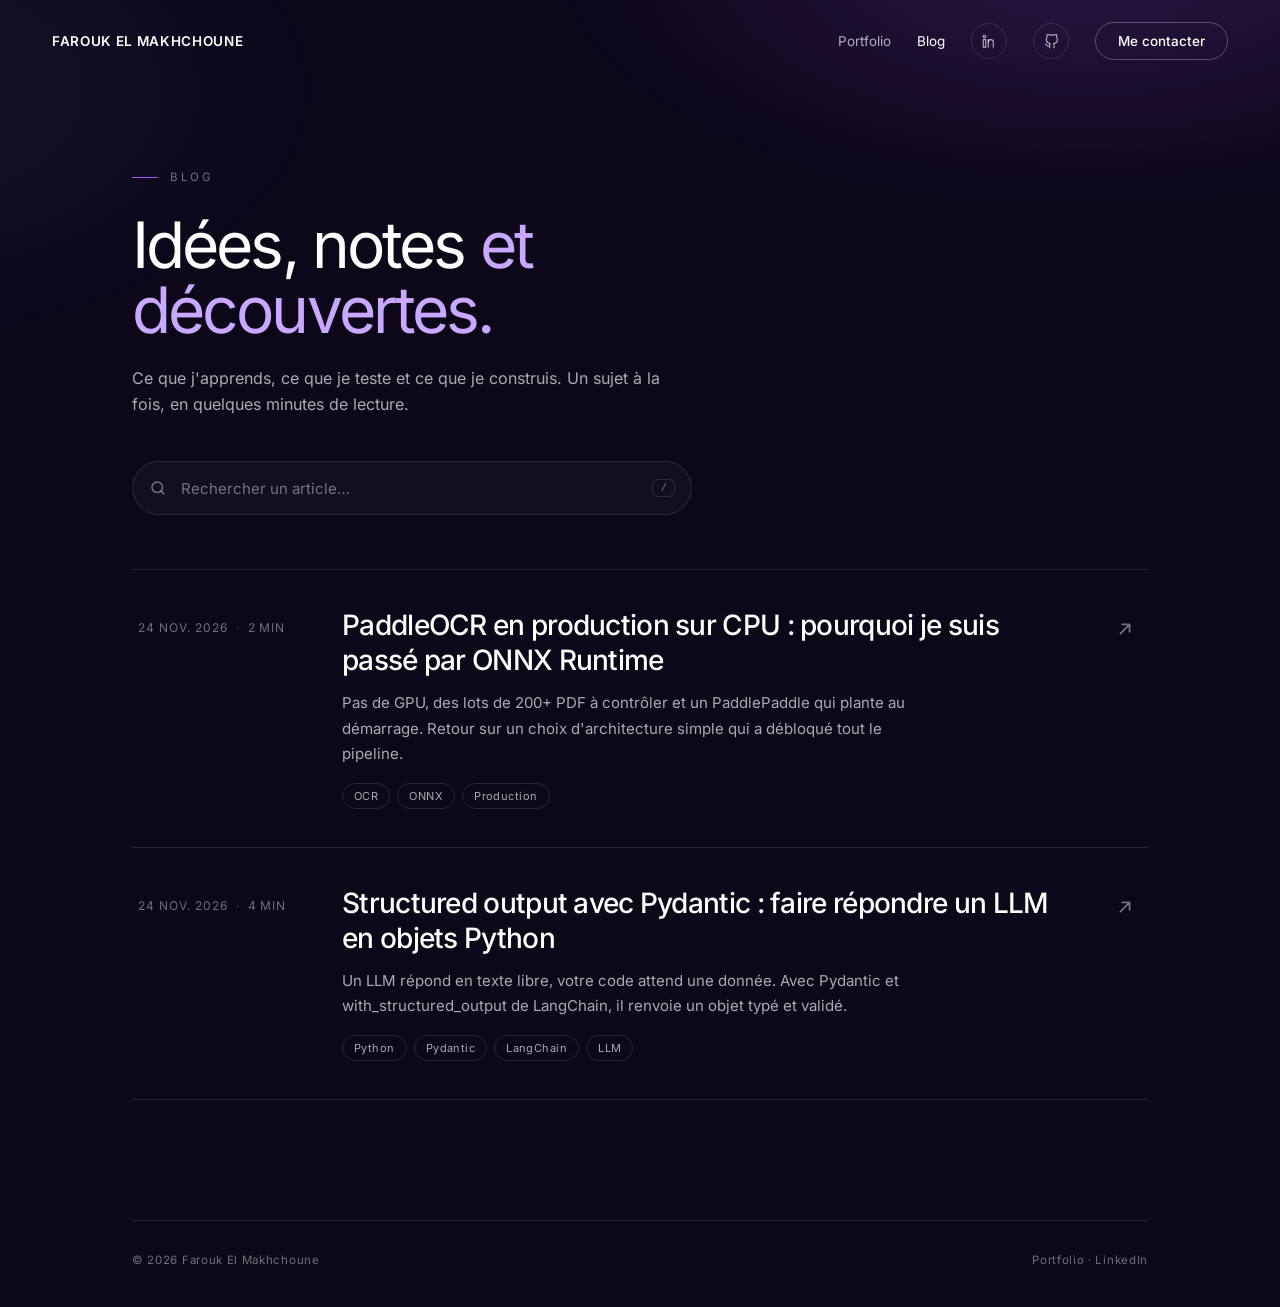
==== blog/index.html @ 1a85a09b "Blog : réécriture de l'article Pydantic, blocs de code colorés, icônes - Article plus simple : sorti" ====
<!DOCTYPE html>
<html lang="fr">
<head>
<meta charset="UTF-8">
<meta name="viewport" content="width=device-width, initial-scale=1.0">
<title>Blog · Farouk El Makhchoune</title>
<meta name="description" content="Ce que j'apprends, ce que je teste et ce que je construis. Un sujet à la fois, en quelques minutes de lecture.">
<link rel="canonical" href="https://faroukelmak.vercel.app/blog/">
<meta property="og:type" content="website">
<meta property="og:title" content="Blog · Farouk El Makhchoune">
<meta property="og:description" content="Ce que j'apprends, ce que je teste et ce que je construis. Un sujet à la fois, en quelques minutes de lecture.">
<meta property="og:url" content="https://faroukelmak.vercel.app/blog/">
<meta property="og:site_name" content="Farouk El Makhchoune">
<meta name="twitter:card" content="summary">
<meta name="author" content="Farouk El Makhchoune">
<link rel="alternate" type="application/rss+xml" title="Blog · Farouk El Makhchoune" href="/blog/feed.xml">
<link rel="icon" type="image/svg+xml" href="data:image/svg+xml,%3Csvg%20xmlns%3D%22http%3A%2F%2Fwww.w3.org%2F2000%2Fsvg%22%20viewBox%3D%220%200%2048%2048%22%20width%3D%2248%22%20height%3D%2248%22%20role%3D%22img%22%20aria-label%3D%22Farouk%20El%20Makhchoune%22%3E%20%3Cdefs%3E%3ClinearGradient%20id%3D%22G%22%20x1%3D%220%22%20y1%3D%220%22%20x2%3D%221%22%20y2%3D%221%22%3E%20%3Cstop%20offset%3D%220%25%22%20stop-color%3D%22%23C9A9FF%22%2F%3E%3Cstop%20offset%3D%22100%25%22%20stop-color%3D%22%236C8CF5%22%2F%3E%20%3C%2FlinearGradient%3E%20%3Cstyle%3E%20.ink%7Bfill%3Anone%3Bstroke%3Aurl%28%23G%29%3Bstroke-width%3A3%3Bstroke-linecap%3Around%3Bstroke-linejoin%3Around%3B%20%7D%20.dot%7Bfill%3A%23C9A9FF%3B%7D%20%7D%3C%2Fstyle%3E%20%3C%2Fdefs%3E%20%3Cpath%20class%3D%22ink%22%20d%3D%22M16%2040c-2-14%200-25%206-30%204-4%209-2%208%203-1%206-9%209-18%2010m14%204c-6%201-10%202-13%202%22%2F%3E%20%3Ccircle%20class%3D%22dot%22%20cx%3D%2235%22%20cy%3D%2236%22%20r%3D%222.4%22%2F%3E%20%3C%2Fsvg%3E">
<link rel="preload" href="/assets/fonts/inter-latin-400-normal.woff2" as="font" type="font/woff2" crossorigin>
<link rel="stylesheet" href="/assets/css/blog.css">
</head>
<body>

<nav class="nav" id="nav">
  <a class="brand" href="/">FAROUK EL MAKHCHOUNE</a>
  <div class="nav-right">
    <a class="nav-link" href="/">Portfolio</a>
    <a class="nav-link" href="/blog/" aria-current="page">Blog</a>
    <a class="icon-btn" href="https://www.linkedin.com/in/farouk-el-makhchoune-6753b1248/" target="_blank" rel="noopener" aria-label="LinkedIn"><svg viewBox="0 0 24 24" fill="none" stroke="currentColor" stroke-width="1.8" stroke-linecap="round" stroke-linejoin="round"><rect x="2" y="9" width="4" height="12"/><circle cx="4" cy="4" r="2"/><path d="M10 9v12"/><path d="M10 13a4 4 0 018 0v8"/></svg></a>
    <a class="icon-btn" href="https://github.com/Faroukelmak" target="_blank" rel="noopener" aria-label="GitHub"><svg viewBox="0 0 24 24" fill="none" stroke="currentColor" stroke-width="1.8" stroke-linecap="round" stroke-linejoin="round"><path d="M9 19c-5 1.5-5-2.5-7-3m14 6v-3.9a3.4 3.4 0 00-.9-2.6c3-.3 6.2-1.5 6.2-6.7A5.2 5.2 0 0019.9 5 4.9 4.9 0 0019.8.5S18.6.1 16 1.9a13.4 13.4 0 00-7 0C6.4.1 5.2.5 5.2.5A4.9 4.9 0 005.1 5a5.2 5.2 0 00-1.4 3.6c0 5.2 3.2 6.4 6.2 6.7a3.4 3.4 0 00-.9 2.6V22"/></svg></a>
    <a class="nav-cta" href="/#contact">Me contacter</a>
  </div>
</nav>
<main class="wrap">
  <header class="blog-head">
    <span class="kicker rise">Blog</span>
    <h1 class="rise" style="animation-delay:.08s">Idées, notes <em>et découvertes.</em></h1>
    <p class="rise" style="animation-delay:.16s">Ce que j'apprends, ce que je teste et ce que je construis. Un sujet à la fois, en quelques minutes de lecture.</p>
    <label class="search rise" style="animation-delay:.24s">
      <svg viewBox="0 0 24 24" fill="none" stroke="currentColor" stroke-width="2" stroke-linecap="round" stroke-linejoin="round" aria-hidden="true"><circle cx="11" cy="11" r="7"/><path d="M20 20l-3.5-3.5"/></svg>
      <input id="q" type="search" placeholder="Rechercher un article…" autocomplete="off" aria-label="Rechercher dans le blog">
      <kbd>/</kbd>
    </label>
  </header>
  <ul class="posts rise"  style="animation-delay:.3s">
    <li class="post-row" data-s="PaddleOCR en production sur CPU : pourquoi je suis passé par ONNX Runtime Pas de GPU, des lots de 200+ PDF à contrôler et un PaddlePaddle qui plante au démarrage. Retour sur un choix d'architecture simple qui a débloqué tout le pipeline. OCR ONNX Production Chez Docaposte, j'ai construit une plateforme qui compare des lots de PDF de production avant et après traitement : un tampon ajouté, une conversion de format, et parfois un mot qui disparaît ou un caractère qui se corrompt. Le contrôle se faisait à l'œil, sur une dizaine de paires. Il fallait passer à 200+ PDF par lot , automatiquement. Une partie de ces documents sont des scans. Il faut donc de l'OCR, et c'est là que les ennuis ont commencé. Le contexte : CPU uniquement La plateforme tourne sur des postes et des serveurs sans GPU . Pas de CUDA, pas de cluster : l'OCR doit tenir sur CPU, dans un temps raisonnable, avec des dépendances que l'équipe peut installer sans y passer la journée. PaddleOCR coche beaucoup de cases sur le papier : bons modèles de détection et de reconnaissance, légers, multilingues. Sauf qu'en pratique, le framework natif PaddlePaddle plantait sur notre combinaison Windows + CPU + Python 3.13 . Pas une erreur explicite qu'on corrige en dix minutes : un crash au chargement. La solution : garder les modèles, changer le moteur Les modèles PaddleOCR existent en version ONNX . L'idée est donc simple : garder les poids et le découpage détection → reconnaissance de PaddleOCR ; remplacer le moteur d'inférence PaddlePaddle par ONNX Runtime , qui s'installe avec un simple pip install onnxruntime et tourne partout. On perd un peu de confort le pré et post traitement sont à écrire soi même , mais on gagne exactement ce qui comptait ici : un runtime stable, portable et léger . Ne lancer l'OCR que quand c'est nécessaire Le deuxième gain ne vient pas d'ONNX, mais du routage. La majorité des pages ont déjà une couche texte native. Les passer à l'OCR serait lent et moins fiable que de lire le texte directement. Le pipeline choisit donc une stratégie par page : 1. texte natif : extraction directe avec PyMuPDF, rapide et exacte ; 2. scan : rendu de la page en image, puis OCR via ONNX Runtime ; 3. mixte : les deux, puis fusion. Résultat : environ 3 secondes par PDF en moyenne sur CPU, ce qui rend un lot complet contrôlable sans surveiller la barre de progression. Ce que j'en retiens Le bon modèle ne sert à rien si le runtime ne tient pas dans l'environnement cible. Avant de comparer des scores de précision, je vérifie maintenant trois choses : sur quel matériel le modèle va tourner, qui va l'installer, et s'il existe un export ONNX, en général qui découple le modèle de son framework d'origine. Dans ce projet, c'est cette question qui a débloqué tout le reste."><a href="/blog/paddleocr-onnx-cpu/">
      <span class="meta"><time datetime="2026-11-24">24 nov. 2026</time><span class="sep">·</span>2 min</span>
      <div><h2>PaddleOCR en production sur CPU : pourquoi je suis passé par ONNX Runtime</h2><p>Pas de GPU, des lots de 200+ PDF à contrôler et un PaddlePaddle qui plante au démarrage. Retour sur un choix d'architecture simple qui a débloqué tout le pipeline.</p><div class="tags"><span class="tag">OCR</span><span class="tag">ONNX</span><span class="tag">Production</span></div></div>
      <svg class="arrow" viewBox="0 0 24 24" fill="none" stroke="currentColor" stroke-width="2" stroke-linecap="round" stroke-linejoin="round"><path d="M7 17L17 7M9 7h8v8"/></svg>
    </a></li>
    <li class="post-row" data-s="Structured output avec Pydantic : faire répondre un LLM en objets Python Un LLM répond en texte libre, votre code attend une donnée. Avec Pydantic et with_structured_output de LangChain, il renvoie un objet typé et validé. Python Pydantic LangChain LLM Demandez à un LLM les infos d'un film et vous obtenez un joli paragraphe. Parfait pour un humain, inutilisable pour du code : pour enregistrer ces infos en base, les afficher dans une interface ou les passer à l'étape suivante d'un pipeline, il faut une donnée structurée , pas un texte. C'est le rôle du structured output : on impose un schéma au modèle, et on récupère un objet Python prêt à l'emploi. Le problème : du texte libre Pour récupérer l'année, il faudrait chercher « 2010 » dans le texte avec une regex. Et la phrase ne sera jamais formulée deux fois de la même façon. Étape 1 : décrire la donnée avec Pydantic On écrit une classe qui décrit exactement ce qu'on attend : chaque champ a un type et une description. Étape 2 : brancher le schéma sur le modèle Ce n'est plus du texte : c'est un objet Movie . On accède directement aux champs, avec les bons types : Comment ça marche ? LangChain transforme la classe Movie en outil que le modèle doit remplir. Concrètement, le modèle reçoit quelque chose qui ressemble à ceci : Le modèle renvoie les valeurs de chaque champ, puis Pydantic construit l'objet Movie . À retenir : la docstring et les descriptions font partie du prompt . Le modèle les lit. Une description précise « en millions de dollars », « note sur 10 » change vraiment la réponse. Des objets dans des objets Un film a plusieurs acteurs, et chaque acteur a un nom et un rôle. Plutôt que de tout mettre à plat, on décrit un acteur une seule fois, puis on dit au film : « tu as une liste d'acteurs ». Chaque acteur est lui même un objet. On navigue dedans naturellement : Les alternatives : TypedDict et dataclass LangChain accepte aussi deux autres façons de décrire le schéma. Avec un TypedDict On récupère un dictionnaire : movie &quot;title&quot; au lieu de movie.title . Avec une dataclass On récupère un objet , mais il n'existe aucun moyen de décrire les champs au modèle : il ne voit que leurs noms et leurs types. La différence avec Pydantic Les trois donnent une donnée structurée. Mais un TypedDict et une dataclass ne sont que des étiquettes : Python ne vérifie rien quand la donnée arrive. Si le modèle renvoie une valeur farfelue, elle entre silencieusement dans votre code et casse plus loin. Pydantic, lui, contrôle chaque champ à l'arrivée. C'est tout l'intérêt. Le vrai atout de Pydantic : la validation 1. Il convertit quand c'est évident Les LLM mettent parfois des guillemets en trop. Pydantic corrige ce qui est sans ambiguïté : 2. Il refuse ce qui est hors limites On ajoute des bornes directement dans le champ : une note doit être entre 0 et 10. Si le modèle renvoie une note de 88 : Et ces bornes sont aussi envoyées au modèle dans la description de l'outil : il connaît la règle avant de répondre, et Pydantic la vérifie après . 3. Il applique vos propres règles avec field validator Le besoin. On extrait des contacts. Le modèle peut écrire un même numéro de plusieurs façons : +33 6 42 75 98 75 , +33.6.42.75.98.75 … On veut toujours le même format +33642759875 et refuser un numéro sans indicatif pays. Étape A : le schéma , comme d'habitude. Étape B : la règle. On ajoute une méthode dans la même classe , précédée du décorateur @field validator &quot;phone&quot; . Le décorateur dit à Pydantic : « chaque fois qu'un ContactInfo est créé, passe d'abord phone dans cette fonction ». On ne l'appelle jamais soi même : Pydantic s'en charge, y compris quand l'objet est construit à partir de la réponse du LLM. Étape C : ce qui se passe. Et si le numéro n'a pas d'indicatif 06 42 75 98 75 , l'objet n'est pas créé : 4. Il gère l'échec proprement Avec include raw=True , une réponse invalide ne fait pas planter l'appel : on récupère l'erreur et on décide quoi faire. 5. Il exporte en une ligne Prêt à être renvoyé par une API ou enregistré en base. Dans un agent : response format Le même schéma fonctionne avec un agent LangChain. Il utilise ses outils comme d'habitude, et sa réponse finale arrive validée : Lequel choisir ? | | Pydantic | TypedDict | dataclass | | |: :|: :|: :| | Renvoie | un objet | un dictionnaire | un objet | | Décrire chaque champ au modèle | :yes: | :yes: | :no: | | Vérifier la réponse du modèle | :yes: | :no: | :no: | | Imposer des limites min, max, format | :yes: | :no: | :no: | | Nettoyer les valeurs avec ses propres règles | :yes: | :no: | :no: | | Exporter en JSON nativement | :yes: | :no: | :no: | Pydantic est mon choix par défaut, parce qu' un seul schéma fait trois choses : il guide le modèle descriptions et limites , il vérifie sa réponse validation et il la transmet export JSON . Un TypedDict suffit pour un prototype rapide, mais dès que la sortie d'un LLM alimente du vrai code, je veux qu'elle soit contrôlée. Un LLM est une source de données qu'on ne contrôle pas. Pydantic, c'est le contrôle à l'entrée."><a href="/blog/structured-output-pydantic/">
      <span class="meta"><time datetime="2026-11-24">24 nov. 2026</time><span class="sep">·</span>4 min</span>
      <div><h2>Structured output avec Pydantic : faire répondre un LLM en objets Python</h2><p>Un LLM répond en texte libre, votre code attend une donnée. Avec Pydantic et with_structured_output de LangChain, il renvoie un objet typé et validé.</p><div class="tags"><span class="tag">Python</span><span class="tag">Pydantic</span><span class="tag">LangChain</span><span class="tag">LLM</span></div></div>
      <svg class="arrow" viewBox="0 0 24 24" fill="none" stroke="currentColor" stroke-width="2" stroke-linecap="round" stroke-linejoin="round"><path d="M7 17L17 7M9 7h8v8"/></svg>
    </a></li>
  </ul>
  <p class="empty" id="none" hidden>Aucun article pour « <span id="qv"></span> » pour l'instant.</p>
</main>

<div class="wrap"><footer class="foot">
  <span>© 2026 Farouk El Makhchoune</span>
  <span><a href="/">Portfolio</a> · <a href="https://www.linkedin.com/in/farouk-el-makhchoune-6753b1248/" target="_blank" rel="noopener">LinkedIn</a></span>
</footer></div>
<script>
  (function(){var n=document.getElementById('nav');function f(){n.classList.toggle('scrolled',window.scrollY>24);}
  window.addEventListener('scroll',f,{passive:true});f();})();
</script>
<script>
  (function(){var q=document.getElementById('q');if(!q)return;
  var rows=[].slice.call(document.querySelectorAll('.post-row')),none=document.getElementById('none'),list=document.querySelector('.posts'),qv=document.getElementById('qv');
  function norm(s){return s.toLowerCase().normalize('NFD').replace(/[\u0300-\u036f]/g,'');}
  rows.forEach(function(r){r._s=norm(r.dataset.s);});
  function run(){var words=norm(q.value).split(/\s+/).filter(Boolean),n=0;
    rows.forEach(function(r){var ok=words.every(function(w){return r._s.indexOf(w)>-1;});r.hidden=!ok;if(ok)n++;});
    if(none){none.hidden=n>0;list.hidden=n===0;qv.textContent=q.value.trim();}
    var u=new URL(location.href);q.value.trim()?u.searchParams.set('q',q.value.trim()):u.searchParams.delete('q');history.replaceState(null,'',u);}
  q.addEventListener('input',run);
  var init=new URLSearchParams(location.search).get('q');if(init){q.value=init;run();}
  document.addEventListener('keydown',function(e){if(e.key==='/'&&document.activeElement!==q){e.preventDefault();q.focus();}
    if(e.key==='Escape'&&document.activeElement===q){q.value='';run();q.blur();}});})();
</script>
</body>
</html>
---- assets/css/blog.css ----
/* Blog · Farouk El Makhchoune. Same tokens as the landing page (index.html). */
@font-face{font-family:'Inter';font-style:normal;font-weight:400;font-display:swap;src:url('/assets/fonts/inter-latin-400-normal.woff2') format('woff2');}
@font-face{font-family:'Inter';font-style:normal;font-weight:500;font-display:swap;src:url('/assets/fonts/inter-latin-500-normal.woff2') format('woff2');}
@font-face{font-family:'Inter';font-style:normal;font-weight:600;font-display:swap;src:url('/assets/fonts/inter-latin-600-normal.woff2') format('woff2');}
@font-face{font-family:'Inter';font-style:normal;font-weight:700;font-display:swap;src:url('/assets/fonts/inter-latin-700-normal.woff2') format('woff2');}

:root{
  --bg:#160D2E;--deep:#0C0719;--text:#FFFFFF;
  --dim:rgba(255,255,255,.66);--dimmer:rgba(255,255,255,.42);
  --violet:#A855F7;--violet-lt:#C9A9FF;--blue:#6C8CF5;
  --line:rgba(255,255,255,.12);
  --font:'Inter',-apple-system,BlinkMacSystemFont,'SF Pro Display',sans-serif;
  --mono:ui-monospace,SFMono-Regular,'JetBrains Mono',Menlo,Consolas,monospace;
  --ease:cubic-bezier(.16,1,.3,1);
}
*,*::before,*::after{box-sizing:border-box;}
html{-webkit-text-size-adjust:100%;scroll-behavior:smooth;}
@media (prefers-reduced-motion:reduce){*{animation-duration:.001ms!important;transition-duration:.001ms!important;}html{scroll-behavior:auto;}}
body{margin:0;background:var(--deep);color:var(--text);font-family:var(--font);
  overflow-x:hidden;-webkit-font-smoothing:antialiased;-moz-osx-font-smoothing:grayscale;}
body::before{content:"";position:fixed;inset:0;z-index:-1;pointer-events:none;
  background:radial-gradient(60vw 40vh at 85% -5%,rgba(168,85,247,.20),transparent 70%),
             radial-gradient(50vw 40vh at -10% 10%,rgba(108,140,245,.10),transparent 70%);}
a{color:inherit;text-decoration:none;}
::selection{background:var(--violet);color:#fff;}
.wrap{width:100%;max-width:1120px;margin:0 auto;padding:0 52px;}

/* ---------- nav ---------- */
.nav{position:fixed;top:0;left:0;right:0;z-index:50;display:flex;align-items:center;justify-content:space-between;
  padding:22px 52px;transition:all .5s var(--ease);}
.nav.scrolled{padding:14px 52px;background:rgba(12,7,25,.72);
  -webkit-backdrop-filter:blur(24px) saturate(180%);backdrop-filter:blur(24px) saturate(180%);
  border-bottom:1px solid var(--line);}
.brand{font-size:13.5px;font-weight:600;letter-spacing:.05em;}
.nav-right{display:flex;align-items:center;gap:26px;}
.nav-link{font-size:13.5px;color:var(--dim);transition:color .35s var(--ease);}
.nav-link:hover,.nav-link[aria-current="page"]{color:#fff;}
.icon-btn{width:36px;height:36px;border-radius:50%;display:flex;align-items:center;justify-content:center;
  border:1px solid var(--line);color:var(--dim);transition:all .4s var(--ease);}
.icon-btn svg{width:15px;height:15px;}
.icon-btn:hover{border-color:rgba(201,169,255,.65);color:#fff;transform:translateY(-2px);}
.nav-cta{font-size:13.5px;font-weight:500;padding:10px 22px;border-radius:999px;
  border:1px solid rgba(255,255,255,.26);transition:all .4s var(--ease);}
.nav-cta:hover{background:rgba(255,255,255,.09);border-color:rgba(255,255,255,.5);}

/* ---------- shared bits ---------- */
.kicker{display:flex;align-items:center;gap:12px;font-size:11.5px;letter-spacing:.22em;text-transform:uppercase;
  color:var(--dimmer);margin-bottom:28px;}
.kicker::before{content:"";width:26px;height:1px;background:var(--violet);flex-shrink:0;}
.tag{display:inline-block;font-size:11px;letter-spacing:.04em;color:var(--dim);
  border:1px solid var(--line);padding:5px 11px;border-radius:999px;transition:all .35s var(--ease);}
.meta{font-size:12px;letter-spacing:.08em;text-transform:uppercase;color:var(--dimmer);}
.meta .sep{margin:0 8px;opacity:.6;}
@keyframes up{from{opacity:0;transform:translateY(22px);}to{opacity:1;transform:none;}}
.rise{opacity:0;animation:up 1s var(--ease) forwards;}

/* ---------- listing ---------- */
.blog-head{padding:170px 0 54px;}
.blog-head h1{font-size:clamp(2.3rem,5vw,4.2rem);font-weight:400;letter-spacing:-.045em;line-height:1.02;margin:0 0 22px;max-width:15ch;}
.blog-head h1 em{font-style:normal;color:var(--violet-lt);}
.blog-head p{font-size:16px;line-height:1.65;color:var(--dim);max-width:54ch;margin:0;}
.search{display:flex;align-items:center;gap:12px;margin:44px 0 0;max-width:560px;padding:0 16px;height:54px;
  border:1px solid var(--line);border-radius:999px;background:rgba(255,255,255,.03);cursor:text;
  transition:border-color .35s var(--ease),background .35s var(--ease),box-shadow .35s var(--ease);}
.search:focus-within{border-color:rgba(201,169,255,.6);background:rgba(255,255,255,.05);box-shadow:0 0 0 4px rgba(168,85,247,.12);}
.search svg{width:18px;height:18px;color:var(--dimmer);flex-shrink:0;}
.search input{flex:1;min-width:0;background:none;border:none;outline:none;color:#fff;font-family:var(--font);font-size:15px;}
.search input::placeholder{color:var(--dimmer);}
.search input::-webkit-search-cancel-button{filter:invert(1);opacity:.5;}
.search kbd{font-family:var(--mono);font-size:11px;color:var(--dimmer);border:1px solid var(--line);border-radius:6px;padding:2px 7px;}
@media (hover:none){.search kbd{display:none;}}

.posts{list-style:none;margin:0 0 120px;padding:0;border-top:1px solid var(--line);}
.post-row{border-bottom:1px solid var(--line);}
.post-row a{display:grid;grid-template-columns:170px 1fr 28px;gap:34px;align-items:start;padding:38px 6px;
  transition:padding-left .5s var(--ease),background .5s var(--ease);}
.post-row a:hover{padding-left:18px;background:rgba(255,255,255,.02);}
.post-row .meta{padding-top:9px;line-height:1.9;}
.post-row h2{font-size:clamp(1.3rem,2.3vw,1.75rem);font-weight:500;letter-spacing:-.025em;line-height:1.25;margin:0 0 12px;}
.post-row p{font-size:15px;line-height:1.7;color:var(--dim);margin:0 0 16px;max-width:64ch;}
.post-row .tags{display:flex;flex-wrap:wrap;gap:7px;}
.post-row .arrow{width:22px;height:22px;margin-top:10px;color:var(--dimmer);transition:transform .5s var(--ease),color .4s var(--ease);}
.post-row a:hover .arrow{transform:translate(3px,-3px);color:var(--violet-lt);}
.post-row a:hover h2{color:#fff;}
.post-row[hidden],.posts[hidden]{display:none;}
#none{padding:48px 0 140px;}
.empty{color:var(--dim);padding:40px 0 120px;}

/* ---------- article ---------- */
.progress{position:fixed;top:0;left:0;height:2px;width:100%;z-index:60;transform-origin:left;transform:scaleX(0);
  background:linear-gradient(90deg,var(--violet),var(--blue));}
.article{max-width:760px;margin:0 auto;padding:150px 28px 40px;}
.back{display:inline-flex;align-items:center;gap:8px;font-size:13px;color:var(--dim);margin-bottom:46px;transition:color .35s var(--ease),gap .35s var(--ease);}
.back:hover{color:#fff;gap:12px;}
.back svg{width:15px;height:15px;}
.article .tags{display:flex;flex-wrap:wrap;gap:7px;margin-bottom:24px;}
.article h1{font-size:clamp(2rem,4.4vw,3.2rem);font-weight:500;letter-spacing:-.04em;line-height:1.1;margin:0 0 22px;}
.article .lead{font-size:clamp(17px,1.5vw,19.5px);line-height:1.6;color:var(--dim);margin:0 0 34px;}
.byline{display:flex;align-items:center;gap:14px;padding:22px 0;border-top:1px solid var(--line);border-bottom:1px solid var(--line);margin-bottom:52px;}
.avatar{width:42px;height:42px;border-radius:50%;flex-shrink:0;display:flex;align-items:center;justify-content:center;
  font-size:13px;font-weight:600;letter-spacing:.04em;background:linear-gradient(145deg,var(--violet),var(--blue));}
.byline .who{font-size:14px;font-weight:500;}
.byline .meta{margin-top:4px;font-size:11px;}

/* prose */
.prose{font-size:18px;line-height:1.78;color:rgba(255,255,255,.84);}
.prose > *:first-child{margin-top:0;}
.prose p{margin:0 0 1.35em;}
.prose h2{font-size:1.55em;font-weight:600;letter-spacing:-.03em;line-height:1.25;color:#fff;margin:2.1em 0 .7em;scroll-margin-top:90px;}
.prose h3{font-size:1.2em;font-weight:600;letter-spacing:-.02em;color:#fff;margin:1.8em 0 .6em;scroll-margin-top:90px;}
.prose strong{color:#fff;font-weight:600;}
.prose a{color:var(--violet-lt);text-decoration:underline;text-decoration-color:rgba(201,169,255,.4);text-underline-offset:3px;transition:text-decoration-color .3s;}
.prose a:hover{text-decoration-color:var(--violet-lt);}
.prose ul,.prose ol{margin:0 0 1.35em;padding-left:1.3em;}
.prose li{margin:.35em 0;}
.prose li::marker{color:var(--violet-lt);}
.prose blockquote{margin:1.8em 0;padding:4px 0 4px 24px;border-left:2px solid var(--violet);color:#fff;font-size:1.08em;}
.prose blockquote p{margin:0;}
.prose code{font-family:var(--mono);font-size:.84em;background:rgba(255,255,255,.07);border:1px solid rgba(255,255,255,.08);
  padding:.12em .4em;border-radius:6px;color:#E9DDFF;}
.prose pre{margin:0;padding:18px 22px;overflow-x:auto;font-size:14px;line-height:1.7;}
.prose pre code{font-family:var(--mono);background:none;border:none;padding:0;font-size:inherit;color:#E6E1F2;}

/* code panels */
.prose .code{margin:1.5em 0 1.6em;border-radius:14px;overflow:hidden;
  background:#1A1231;border:1px solid rgba(201,169,255,.18);box-shadow:0 14px 40px rgba(0,0,0,.35);}
.prose .code figcaption{display:flex;align-items:center;justify-content:space-between;
  padding:9px 14px 9px 20px;background:#221840;border-bottom:1px solid rgba(201,169,255,.14);
  font-size:11px;letter-spacing:.14em;text-transform:uppercase;color:var(--violet-lt);}
.prose .copy-code{font-family:var(--font);font-size:11px;letter-spacing:.04em;text-transform:none;cursor:pointer;
  color:var(--dim);background:none;border:1px solid rgba(255,255,255,.14);border-radius:999px;padding:4px 11px;transition:all .3s var(--ease);}
.prose .copy-code:hover{color:#fff;border-color:rgba(255,255,255,.35);}
.prose .code.out{background:rgba(108,140,245,.07);border:1px solid rgba(108,140,245,.25);border-left:3px solid var(--blue);box-shadow:none;}
.prose .code.out figcaption{background:none;border-bottom:none;padding:12px 20px 0;color:#9DB4FF;}
.prose .code.out pre{padding:8px 20px 16px;}
.prose .code.out code{color:#DDE5FF;}
.prose .code + p,.prose .code + h2,.prose .code + h3{margin-top:1.2em;}

/* syntax colours, tuned to the site palette */
.hljs-keyword,.hljs-meta .hljs-keyword{color:#C9A9FF;}
.hljs-built_in,.hljs-type{color:#8FB2FF;}
.hljs-string{color:#F2C893;}
.hljs-number,.hljs-literal{color:#F59EC1;}
.hljs-comment{color:rgba(255,255,255,.42);font-style:italic;}
.hljs-title,.hljs-title.class_,.hljs-title.function_{color:#FFFFFF;font-weight:600;}
.hljs-meta{color:#F59EC1;}
.hljs-attr{color:#8FB2FF;}
.hljs-params{color:#E6E1F2;}
.hljs-variable,.hljs-subst{color:#E6E1F2;}

/* yes/no icons */
.ic{display:inline-flex;width:22px;height:22px;border-radius:50%;align-items:center;justify-content:center;vertical-align:middle;}
.ic svg{width:13px;height:13px;}
.ic-yes{color:#7EE2B8;background:rgba(126,226,184,.12);border:1px solid rgba(126,226,184,.35);}
.ic-no{color:rgba(255,255,255,.38);background:rgba(255,255,255,.04);border:1px solid rgba(255,255,255,.12);}
.prose td[align=center],.prose th[align=center]{text-align:center;}
.prose img{max-width:100%;height:auto;display:block;margin:2em auto;border-radius:12px;border:1px solid var(--line);}
.prose hr{border:none;height:1px;background:var(--line);margin:2.6em 0;}
.prose table{width:100%;border-collapse:collapse;margin:1.6em 0;font-size:.85em;}
@media (max-width:860px){.prose table{display:block;overflow-x:auto;}}
.prose th,.prose td{text-align:left;padding:10px 14px;border-bottom:1px solid var(--line);}
.prose th{color:#fff;font-weight:600;}

.versions{margin:56px 0 0;padding:22px 24px;border-radius:14px;border:1px dashed rgba(201,169,255,.35);background:rgba(168,85,247,.05);}
.versions-k{display:block;font-size:11px;letter-spacing:.16em;text-transform:uppercase;color:var(--violet-lt);margin-bottom:12px;}
.versions ul{list-style:none;margin:0 0 12px;padding:0;display:flex;flex-wrap:wrap;gap:8px;}
.versions code{font-family:var(--mono);font-size:12.5px;color:#E9DDFF;background:rgba(255,255,255,.06);border:1px solid rgba(255,255,255,.08);padding:4px 9px;border-radius:6px;}
.versions p{margin:0;font-size:13px;color:var(--dimmer);line-height:1.6;}
.versions p code{font-size:12px;padding:1px 6px;}
.share{display:flex;flex-wrap:wrap;align-items:center;gap:12px;margin:64px 0 0;padding-top:30px;border-top:1px solid var(--line);}
.share span{font-size:13px;color:var(--dimmer);margin-right:6px;}
.share a,.share button{font-family:var(--font);background:none;cursor:pointer;font-size:13px;color:var(--dim);
  border:1px solid var(--line);padding:9px 16px;border-radius:999px;transition:all .35s var(--ease);}
.share a:hover,.share button:hover{color:#fff;border-color:rgba(255,255,255,.35);}

.pager{display:grid;grid-template-columns:1fr 1fr;gap:1px;background:var(--line);border:1px solid var(--line);border-radius:16px;overflow:hidden;margin:56px 0 0;}
.pager a,.pager div{background:var(--deep);padding:24px 26px;transition:background .4s var(--ease);}
.pager a:hover{background:#120C22;}
.pager .meta{display:block;margin-bottom:8px;font-size:11px;}
.pager b{font-weight:500;font-size:15px;line-height:1.4;}
.pager .next{text-align:right;}

.cta-box{margin:64px 0 0;padding:34px;border-radius:18px;border:1px solid rgba(201,169,255,.25);
  background:linear-gradient(135deg,rgba(168,85,247,.14),rgba(108,140,245,.06));}
.cta-box h2{font-size:1.35rem;font-weight:500;letter-spacing:-.02em;margin:0 0 8px;}
.cta-box p{font-size:15px;line-height:1.6;color:var(--dim);margin:0 0 20px;}
.btn{display:inline-flex;align-items:center;gap:10px;font-size:14px;font-weight:500;border-radius:999px;padding:12px 22px;
  background:#fff;color:#150C2C;transition:transform .4s var(--ease),box-shadow .4s var(--ease);box-shadow:0 10px 30px rgba(168,85,247,.28);}
.btn:hover{transform:translateY(-2px);box-shadow:0 16px 40px rgba(168,85,247,.42);}

/* ---------- footer ---------- */
.foot{display:flex;justify-content:space-between;align-items:center;flex-wrap:wrap;gap:12px;
  padding:32px 0 40px;border-top:1px solid var(--line);font-size:11.5px;letter-spacing:.06em;color:var(--dimmer);}
.foot a:hover{color:#fff;}

@media (max-width:860px){
  .wrap{padding:0 22px;}
  .nav,.nav.scrolled{padding:16px 20px;}
  .brand{font-size:11px;letter-spacing:.03em;}
  .nav-right{gap:14px;}
  .nav-right .icon-btn,.nav-cta{display:none;}
  .search kbd{display:none;}
  .blog-head{padding:130px 0 40px;}
  .post-row a{grid-template-columns:1fr;gap:10px;padding:30px 2px;}
  .post-row a:hover{padding-left:2px;}
  .post-row .arrow{display:none;}
  .post-row .meta{padding-top:0;}
  .article{padding:120px 22px 30px;}
  .prose{font-size:17px;}
  .pager{grid-template-columns:1fr;}
  .pager .next{text-align:left;}
}
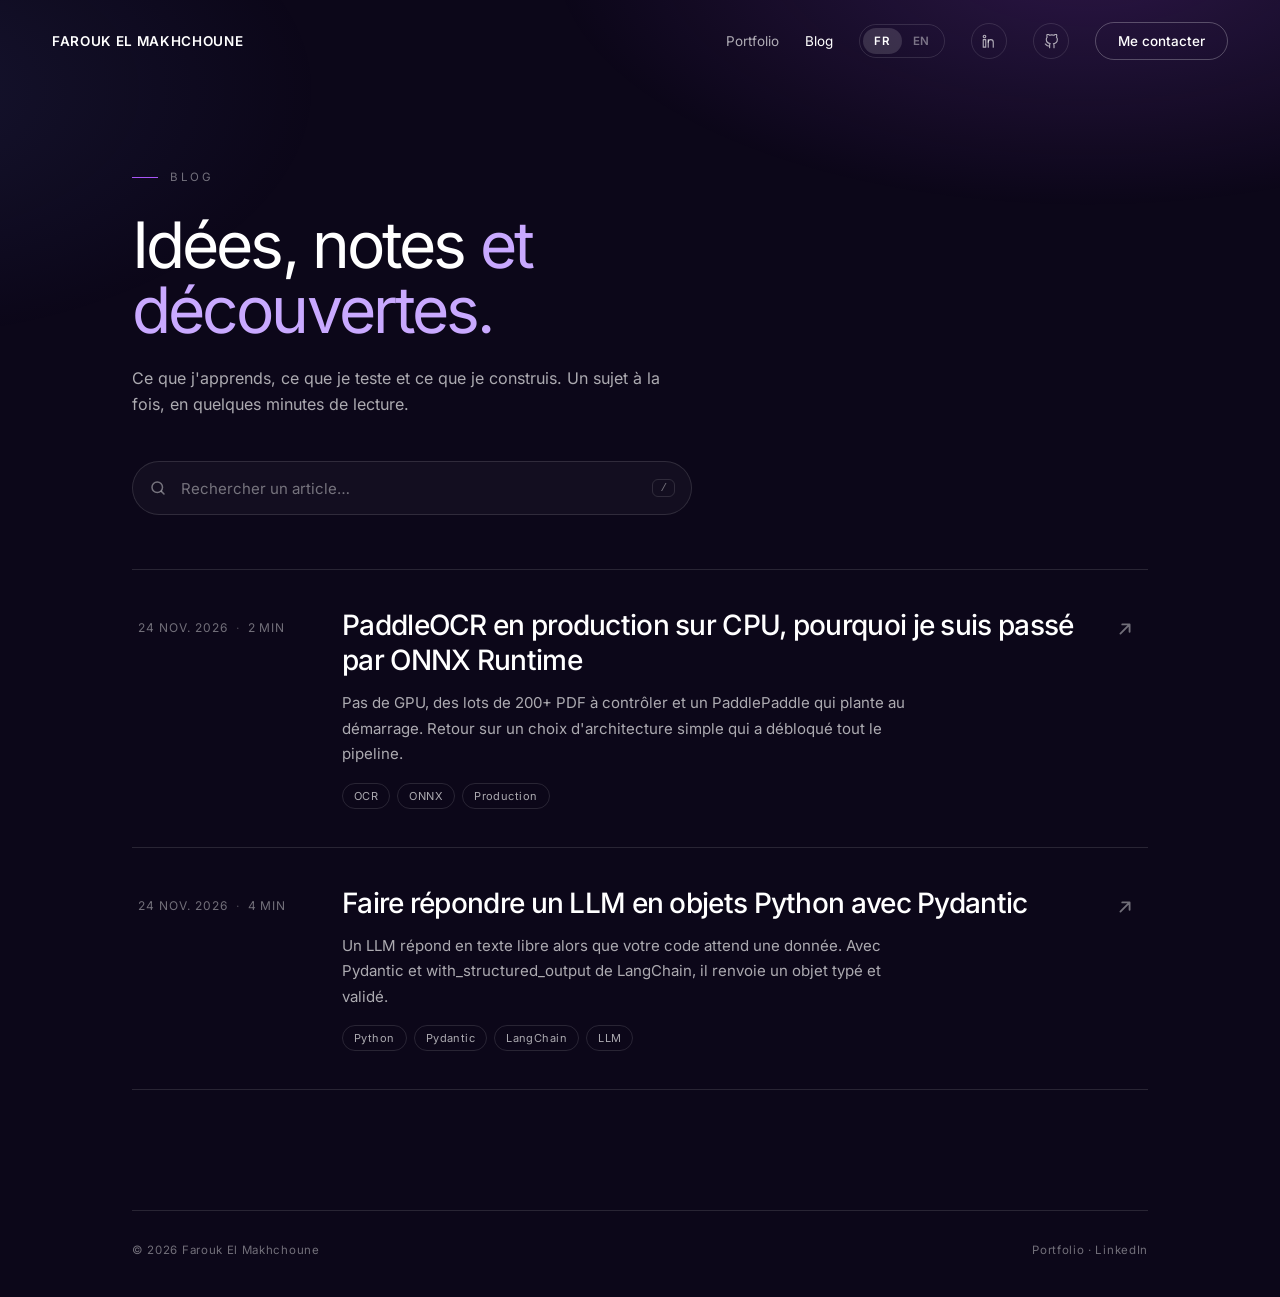
==== commit aec0b724: "Blog : version anglaise (FR / EN), nouvel encart Environnement de test, textes sans deux-points - Gé" ====
--- a/blog/index.html
+++ b/blog/index.html
@@ -6,10 +6,13 @@
 <title>Blog · Farouk El Makhchoune</title>
 <meta name="description" content="Ce que j'apprends, ce que je teste et ce que je construis. Un sujet à la fois, en quelques minutes de lecture.">
 <link rel="canonical" href="https://faroukelmak.vercel.app/blog/">
+<link rel="alternate" hreflang="fr" href="https://faroukelmak.vercel.app/blog/">
+<link rel="alternate" hreflang="en" href="https://faroukelmak.vercel.app/en/blog/">
 <meta property="og:type" content="website">
 <meta property="og:title" content="Blog · Farouk El Makhchoune">
 <meta property="og:description" content="Ce que j'apprends, ce que je teste et ce que je construis. Un sujet à la fois, en quelques minutes de lecture.">
 <meta property="og:url" content="https://faroukelmak.vercel.app/blog/">
+<meta property="og:locale" content="fr_FR">
 <meta property="og:site_name" content="Farouk El Makhchoune">
 <meta name="twitter:card" content="summary">
 <meta name="author" content="Farouk El Makhchoune">
@@ -25,6 +28,10 @@
   <div class="nav-right">
     <a class="nav-link" href="/">Portfolio</a>
     <a class="nav-link" href="/blog/" aria-current="page">Blog</a>
+    <div class="lang-switch" role="group" aria-label="Language">
+      <span class="thumb"></span>
+      <a href="/blog/" hreflang="fr" class="active" aria-current="true">FR</a><a href="/en/blog/" hreflang="en">EN</a>
+    </div>
     <a class="icon-btn" href="https://www.linkedin.com/in/farouk-el-makhchoune-6753b1248/" target="_blank" rel="noopener" aria-label="LinkedIn"><svg viewBox="0 0 24 24" fill="none" stroke="currentColor" stroke-width="1.8" stroke-linecap="round" stroke-linejoin="round"><rect x="2" y="9" width="4" height="12"/><circle cx="4" cy="4" r="2"/><path d="M10 9v12"/><path d="M10 13a4 4 0 018 0v8"/></svg></a>
     <a class="icon-btn" href="https://github.com/Faroukelmak" target="_blank" rel="noopener" aria-label="GitHub"><svg viewBox="0 0 24 24" fill="none" stroke="currentColor" stroke-width="1.8" stroke-linecap="round" stroke-linejoin="round"><path d="M9 19c-5 1.5-5-2.5-7-3m14 6v-3.9a3.4 3.4 0 00-.9-2.6c3-.3 6.2-1.5 6.2-6.7A5.2 5.2 0 0019.9 5 4.9 4.9 0 0019.8.5S18.6.1 16 1.9a13.4 13.4 0 00-7 0C6.4.1 5.2.5 5.2.5A4.9 4.9 0 005.1 5a5.2 5.2 0 00-1.4 3.6c0 5.2 3.2 6.4 6.2 6.7a3.4 3.4 0 00-.9 2.6V22"/></svg></a>
     <a class="nav-cta" href="/#contact">Me contacter</a>
@@ -41,15 +48,15 @@
       <kbd>/</kbd>
     </label>
   </header>
-  <ul class="posts rise"  style="animation-delay:.3s">
-    <li class="post-row" data-s="PaddleOCR en production sur CPU : pourquoi je suis passé par ONNX Runtime Pas de GPU, des lots de 200+ PDF à contrôler et un PaddlePaddle qui plante au démarrage. Retour sur un choix d'architecture simple qui a débloqué tout le pipeline. OCR ONNX Production Chez Docaposte, j'ai construit une plateforme qui compare des lots de PDF de production avant et après traitement : un tampon ajouté, une conversion de format, et parfois un mot qui disparaît ou un caractère qui se corrompt. Le contrôle se faisait à l'œil, sur une dizaine de paires. Il fallait passer à 200+ PDF par lot , automatiquement. Une partie de ces documents sont des scans. Il faut donc de l'OCR, et c'est là que les ennuis ont commencé. Le contexte : CPU uniquement La plateforme tourne sur des postes et des serveurs sans GPU . Pas de CUDA, pas de cluster : l'OCR doit tenir sur CPU, dans un temps raisonnable, avec des dépendances que l'équipe peut installer sans y passer la journée. PaddleOCR coche beaucoup de cases sur le papier : bons modèles de détection et de reconnaissance, légers, multilingues. Sauf qu'en pratique, le framework natif PaddlePaddle plantait sur notre combinaison Windows + CPU + Python 3.13 . Pas une erreur explicite qu'on corrige en dix minutes : un crash au chargement. La solution : garder les modèles, changer le moteur Les modèles PaddleOCR existent en version ONNX . L'idée est donc simple : garder les poids et le découpage détection → reconnaissance de PaddleOCR ; remplacer le moteur d'inférence PaddlePaddle par ONNX Runtime , qui s'installe avec un simple pip install onnxruntime et tourne partout. On perd un peu de confort le pré et post traitement sont à écrire soi même , mais on gagne exactement ce qui comptait ici : un runtime stable, portable et léger . Ne lancer l'OCR que quand c'est nécessaire Le deuxième gain ne vient pas d'ONNX, mais du routage. La majorité des pages ont déjà une couche texte native. Les passer à l'OCR serait lent et moins fiable que de lire le texte directement. Le pipeline choisit donc une stratégie par page : 1. texte natif : extraction directe avec PyMuPDF, rapide et exacte ; 2. scan : rendu de la page en image, puis OCR via ONNX Runtime ; 3. mixte : les deux, puis fusion. Résultat : environ 3 secondes par PDF en moyenne sur CPU, ce qui rend un lot complet contrôlable sans surveiller la barre de progression. Ce que j'en retiens Le bon modèle ne sert à rien si le runtime ne tient pas dans l'environnement cible. Avant de comparer des scores de précision, je vérifie maintenant trois choses : sur quel matériel le modèle va tourner, qui va l'installer, et s'il existe un export ONNX, en général qui découple le modèle de son framework d'origine. Dans ce projet, c'est cette question qui a débloqué tout le reste."><a href="/blog/paddleocr-onnx-cpu/">
+  <ul class="posts rise" style="animation-delay:.3s">
+    <li class="post-row" data-s="PaddleOCR en production sur CPU, pourquoi je suis passé par ONNX Runtime Pas de GPU, des lots de 200+ PDF à contrôler et un PaddlePaddle qui plante au démarrage. Retour sur un choix d'architecture simple qui a débloqué tout le pipeline. OCR ONNX Production Chez Docaposte, j'ai construit une plateforme qui compare des lots de PDF de production avant et après traitement . Un tampon ajouté, une conversion de format, et parfois un mot qui disparaît ou un caractère qui se corrompt. Le contrôle se faisait à l'œil, sur une dizaine de paires. Il fallait passer à 200+ PDF par lot , automatiquement. Une partie de ces documents sont des scans. Il faut donc de l'OCR, et c'est là que les ennuis ont commencé. Un contexte CPU uniquement La plateforme tourne sur des postes et des serveurs sans GPU . Pas de CUDA, pas de cluster. L'OCR doit tenir sur CPU, dans un temps raisonnable, avec des dépendances que l'équipe peut installer sans y passer la journée. Sur le papier, PaddleOCR coche beaucoup de cases, avec de bons modèles de détection et de reconnaissance, légers et multilingues. Sauf qu'en pratique, le framework natif PaddlePaddle plantait sur notre combinaison Windows + CPU + Python 3.13 . Pas une erreur explicite qu'on corrige en dix minutes, mais un crash au chargement. Garder les modèles, changer le moteur Les modèles PaddleOCR existent en version ONNX . L'idée est donc simple. Garder les poids et le découpage détection → reconnaissance de PaddleOCR. Remplacer le moteur d'inférence PaddlePaddle par ONNX Runtime , qui s'installe avec un simple pip install onnxruntime et tourne partout. On perd un peu de confort, puisque le pré et post traitement sont à écrire soi même. Mais on gagne exactement ce qui comptait ici, un runtime stable, portable et léger . Ne lancer l'OCR que quand c'est nécessaire Le deuxième gain ne vient pas d'ONNX, mais du routage. La majorité des pages ont déjà une couche texte native. Les passer à l'OCR serait lent et moins fiable que de lire le texte directement. Le pipeline choisit donc une stratégie par page . 1. Texte natif. Extraction directe avec PyMuPDF, rapide et exacte. 2. Scan. Rendu de la page en image, puis OCR via ONNX Runtime. 3. Mixte. Les deux, puis fusion. Au final, environ 3 secondes par PDF en moyenne sur CPU, ce qui rend un lot complet contrôlable sans surveiller la barre de progression. Ce que j'en retiens Le bon modèle ne sert à rien si le runtime ne tient pas dans l'environnement cible. Avant de comparer des scores de précision, je vérifie maintenant trois choses. Sur quel matériel le modèle va tourner, qui va l'installer, et s'il existe un export ONNX, en général qui découple le modèle de son framework d'origine. Dans ce projet, c'est cette question qui a débloqué tout le reste."><a href="/blog/paddleocr-onnx-cpu/">
       <span class="meta"><time datetime="2026-11-24">24 nov. 2026</time><span class="sep">·</span>2 min</span>
-      <div><h2>PaddleOCR en production sur CPU : pourquoi je suis passé par ONNX Runtime</h2><p>Pas de GPU, des lots de 200+ PDF à contrôler et un PaddlePaddle qui plante au démarrage. Retour sur un choix d'architecture simple qui a débloqué tout le pipeline.</p><div class="tags"><span class="tag">OCR</span><span class="tag">ONNX</span><span class="tag">Production</span></div></div>
+      <div><h2>PaddleOCR en production sur CPU, pourquoi je suis passé par ONNX Runtime</h2><p>Pas de GPU, des lots de 200+ PDF à contrôler et un PaddlePaddle qui plante au démarrage. Retour sur un choix d'architecture simple qui a débloqué tout le pipeline.</p><div class="tags"><span class="tag">OCR</span><span class="tag">ONNX</span><span class="tag">Production</span></div></div>
       <svg class="arrow" viewBox="0 0 24 24" fill="none" stroke="currentColor" stroke-width="2" stroke-linecap="round" stroke-linejoin="round"><path d="M7 17L17 7M9 7h8v8"/></svg>
     </a></li>
-    <li class="post-row" data-s="Structured output avec Pydantic : faire répondre un LLM en objets Python Un LLM répond en texte libre, votre code attend une donnée. Avec Pydantic et with_structured_output de LangChain, il renvoie un objet typé et validé. Python Pydantic LangChain LLM Demandez à un LLM les infos d'un film et vous obtenez un joli paragraphe. Parfait pour un humain, inutilisable pour du code : pour enregistrer ces infos en base, les afficher dans une interface ou les passer à l'étape suivante d'un pipeline, il faut une donnée structurée , pas un texte. C'est le rôle du structured output : on impose un schéma au modèle, et on récupère un objet Python prêt à l'emploi. Le problème : du texte libre Pour récupérer l'année, il faudrait chercher « 2010 » dans le texte avec une regex. Et la phrase ne sera jamais formulée deux fois de la même façon. Étape 1 : décrire la donnée avec Pydantic On écrit une classe qui décrit exactement ce qu'on attend : chaque champ a un type et une description. Étape 2 : brancher le schéma sur le modèle Ce n'est plus du texte : c'est un objet Movie . On accède directement aux champs, avec les bons types : Comment ça marche ? LangChain transforme la classe Movie en outil que le modèle doit remplir. Concrètement, le modèle reçoit quelque chose qui ressemble à ceci : Le modèle renvoie les valeurs de chaque champ, puis Pydantic construit l'objet Movie . À retenir : la docstring et les descriptions font partie du prompt . Le modèle les lit. Une description précise « en millions de dollars », « note sur 10 » change vraiment la réponse. Des objets dans des objets Un film a plusieurs acteurs, et chaque acteur a un nom et un rôle. Plutôt que de tout mettre à plat, on décrit un acteur une seule fois, puis on dit au film : « tu as une liste d'acteurs ». Chaque acteur est lui même un objet. On navigue dedans naturellement : Les alternatives : TypedDict et dataclass LangChain accepte aussi deux autres façons de décrire le schéma. Avec un TypedDict On récupère un dictionnaire : movie &quot;title&quot; au lieu de movie.title . Avec une dataclass On récupère un objet , mais il n'existe aucun moyen de décrire les champs au modèle : il ne voit que leurs noms et leurs types. La différence avec Pydantic Les trois donnent une donnée structurée. Mais un TypedDict et une dataclass ne sont que des étiquettes : Python ne vérifie rien quand la donnée arrive. Si le modèle renvoie une valeur farfelue, elle entre silencieusement dans votre code et casse plus loin. Pydantic, lui, contrôle chaque champ à l'arrivée. C'est tout l'intérêt. Le vrai atout de Pydantic : la validation 1. Il convertit quand c'est évident Les LLM mettent parfois des guillemets en trop. Pydantic corrige ce qui est sans ambiguïté : 2. Il refuse ce qui est hors limites On ajoute des bornes directement dans le champ : une note doit être entre 0 et 10. Si le modèle renvoie une note de 88 : Et ces bornes sont aussi envoyées au modèle dans la description de l'outil : il connaît la règle avant de répondre, et Pydantic la vérifie après . 3. Il applique vos propres règles avec field validator Le besoin. On extrait des contacts. Le modèle peut écrire un même numéro de plusieurs façons : +33 6 42 75 98 75 , +33.6.42.75.98.75 … On veut toujours le même format +33642759875 et refuser un numéro sans indicatif pays. Étape A : le schéma , comme d'habitude. Étape B : la règle. On ajoute une méthode dans la même classe , précédée du décorateur @field validator &quot;phone&quot; . Le décorateur dit à Pydantic : « chaque fois qu'un ContactInfo est créé, passe d'abord phone dans cette fonction ». On ne l'appelle jamais soi même : Pydantic s'en charge, y compris quand l'objet est construit à partir de la réponse du LLM. Étape C : ce qui se passe. Et si le numéro n'a pas d'indicatif 06 42 75 98 75 , l'objet n'est pas créé : 4. Il gère l'échec proprement Avec include raw=True , une réponse invalide ne fait pas planter l'appel : on récupère l'erreur et on décide quoi faire. 5. Il exporte en une ligne Prêt à être renvoyé par une API ou enregistré en base. Dans un agent : response format Le même schéma fonctionne avec un agent LangChain. Il utilise ses outils comme d'habitude, et sa réponse finale arrive validée : Lequel choisir ? | | Pydantic | TypedDict | dataclass | | |: :|: :|: :| | Renvoie | un objet | un dictionnaire | un objet | | Décrire chaque champ au modèle | :yes: | :yes: | :no: | | Vérifier la réponse du modèle | :yes: | :no: | :no: | | Imposer des limites min, max, format | :yes: | :no: | :no: | | Nettoyer les valeurs avec ses propres règles | :yes: | :no: | :no: | | Exporter en JSON nativement | :yes: | :no: | :no: | Pydantic est mon choix par défaut, parce qu' un seul schéma fait trois choses : il guide le modèle descriptions et limites , il vérifie sa réponse validation et il la transmet export JSON . Un TypedDict suffit pour un prototype rapide, mais dès que la sortie d'un LLM alimente du vrai code, je veux qu'elle soit contrôlée. Un LLM est une source de données qu'on ne contrôle pas. Pydantic, c'est le contrôle à l'entrée."><a href="/blog/structured-output-pydantic/">
+    <li class="post-row" data-s="Faire répondre un LLM en objets Python avec Pydantic Un LLM répond en texte libre alors que votre code attend une donnée. Avec Pydantic et with_structured_output de LangChain, il renvoie un objet typé et validé. Python Pydantic LangChain LLM Demandez à un LLM les infos d'un film et vous obtenez un joli paragraphe. Parfait pour un humain, inutilisable pour du code. Pour enregistrer ces infos en base, les afficher dans une interface ou les passer à l'étape suivante d'un pipeline, il faut une donnée structurée , pas un texte. C'est le rôle du structured output . On impose un schéma au modèle et on récupère un objet Python prêt à l'emploi. Le problème du texte libre Pour récupérer l'année, il faudrait chercher « 2010 » dans le texte avec une regex. Et la phrase ne sera jamais formulée deux fois de la même façon. Étape 1. Décrire la donnée avec Pydantic On écrit une classe qui décrit exactement ce qu'on attend. Chaque champ a un type et une description. Étape 2. Brancher le schéma sur le modèle Ce n'est plus du texte, c'est un objet Movie . On accède directement aux champs, avec les bons types. Comment ça marche ? LangChain transforme la classe Movie en outil que le modèle doit remplir. Concrètement, le modèle reçoit quelque chose qui ressemble à ceci. Le modèle renvoie une valeur pour chaque champ, puis Pydantic construit l'objet Movie . À retenir, la docstring et les descriptions font partie du prompt . Le modèle les lit. Par exemple, la description de rating précise out of 10 . Sans elle, le modèle pourrait renvoyer une note sur 5 ou sur 100. Des objets dans des objets Un film a plusieurs acteurs, et chaque acteur a un nom et un rôle. Plutôt que de tout mettre à plat, on décrit un acteur une seule fois, puis on indique que le film contient une liste d'acteurs. Chaque acteur est lui même un objet, et on navigue dedans naturellement. Les alternatives TypedDict et dataclass LangChain accepte aussi deux autres façons de décrire le schéma. Avec un TypedDict On récupère un dictionnaire , donc movie &quot;title&quot; au lieu de movie.title . Avec une dataclass On récupère un objet , mais il n'existe aucun moyen de décrire les champs au modèle. Il ne voit que leurs noms et leurs types. La différence avec Pydantic Les trois donnent une donnée structurée. Mais un TypedDict et une dataclass ne sont que des étiquettes , et Python ne vérifie rien quand la donnée arrive. Si le modèle renvoie une valeur farfelue, elle entre silencieusement dans votre code et casse plus loin. Pydantic, lui, contrôle chaque champ à l'arrivée. C'est tout l'intérêt. Le vrai atout de Pydantic, la validation 1. Il convertit quand c'est évident Les LLM mettent parfois des guillemets en trop. Pydantic corrige ce qui est sans ambiguïté. 2. Il refuse ce qui est hors limites On ajoute des bornes directement dans le champ. Ici, une note doit être comprise entre 0 et 10. Si le modèle renvoie une note de 88, l'objet est refusé. Ces bornes sont aussi envoyées au modèle dans la description de l'outil. Il connaît la règle avant de répondre, et Pydantic la vérifie après . 3. Il applique vos propres règles avec field validator Le besoin. On extrait des contacts, et le modèle peut écrire un même numéro de plusieurs façons, comme +33 6 42 75 98 75 ou +33.6.42.75.98.75 . On veut toujours le même format +33642759875 et refuser un numéro sans indicatif pays. Étape A, le schéma , comme d'habitude. Étape B, la règle. On ajoute une méthode dans la même classe , précédée du décorateur @field validator &quot;phone&quot; . Le décorateur demande à Pydantic de passer phone dans cette fonction chaque fois qu'un ContactInfo est créé . On ne l'appelle jamais soi même. Pydantic s'en charge, y compris quand l'objet est construit à partir de la réponse du LLM. Étape C, ce qui se passe. Et si le numéro n'a pas d'indicatif 06 42 75 98 75 , l'objet n'est pas créé. 4. Il gère l'échec proprement Avec include raw=True , une réponse invalide ne fait pas planter l'appel. On récupère l'erreur et on décide quoi faire. 5. Il exporte en une ligne Le résultat est prêt à être renvoyé par une API ou enregistré en base. Dans un agent avec response format Le même schéma fonctionne avec un agent LangChain. L'agent utilise ses outils comme d'habitude, et sa réponse finale arrive validée. Lequel choisir ? | | Pydantic | TypedDict | dataclass | | |: :|: :|: :| | Renvoie | un objet | un dictionnaire | un objet | | Décrire chaque champ au modèle | :yes: | :yes: | :no: | | Vérifier la réponse du modèle | :yes: | :no: | :no: | | Imposer des limites min, max, format | :yes: | :no: | :no: | | Nettoyer les valeurs avec ses propres règles | :yes: | :no: | :no: | | Exporter en JSON nativement | :yes: | :no: | :no: | Pydantic est mon choix par défaut, parce qu' un seul schéma fait trois choses . Il guide le modèle avec les descriptions et les limites, il vérifie sa réponse et il la transmet en JSON. Un TypedDict suffit pour un prototype rapide, mais dès que la sortie d'un LLM alimente du vrai code, je veux qu'elle soit contrôlée. Un LLM est une source de données qu'on ne contrôle pas. Pydantic, c'est le contrôle à l'entrée."><a href="/blog/structured-output-pydantic/">
       <span class="meta"><time datetime="2026-11-24">24 nov. 2026</time><span class="sep">·</span>4 min</span>
-      <div><h2>Structured output avec Pydantic : faire répondre un LLM en objets Python</h2><p>Un LLM répond en texte libre, votre code attend une donnée. Avec Pydantic et with_structured_output de LangChain, il renvoie un objet typé et validé.</p><div class="tags"><span class="tag">Python</span><span class="tag">Pydantic</span><span class="tag">LangChain</span><span class="tag">LLM</span></div></div>
+      <div><h2>Faire répondre un LLM en objets Python avec Pydantic</h2><p>Un LLM répond en texte libre alors que votre code attend une donnée. Avec Pydantic et with_structured_output de LangChain, il renvoie un objet typé et validé.</p><div class="tags"><span class="tag">Python</span><span class="tag">Pydantic</span><span class="tag">LangChain</span><span class="tag">LLM</span></div></div>
       <svg class="arrow" viewBox="0 0 24 24" fill="none" stroke="currentColor" stroke-width="2" stroke-linecap="round" stroke-linejoin="round"><path d="M7 17L17 7M9 7h8v8"/></svg>
     </a></li>
   </ul>
@@ -71,7 +78,7 @@
   rows.forEach(function(r){r._s=norm(r.dataset.s);});
   function run(){var words=norm(q.value).split(/\s+/).filter(Boolean),n=0;
     rows.forEach(function(r){var ok=words.every(function(w){return r._s.indexOf(w)>-1;});r.hidden=!ok;if(ok)n++;});
-    if(none){none.hidden=n>0;list.hidden=n===0;qv.textContent=q.value.trim();}
+    if(none){none.hidden=n>0;if(list)list.hidden=n===0;if(qv)qv.textContent=q.value.trim();}
     var u=new URL(location.href);q.value.trim()?u.searchParams.set('q',q.value.trim()):u.searchParams.delete('q');history.replaceState(null,'',u);}
   q.addEventListener('input',run);
   var init=new URLSearchParams(location.search).get('q');if(init){q.value=init;run();}
--- a/assets/css/blog.css
+++ b/assets/css/blog.css
@@ -39,6 +39,13 @@
   border:1px solid var(--line);color:var(--dim);transition:all .4s var(--ease);}
 .icon-btn svg{width:15px;height:15px;}
 .icon-btn:hover{border-color:rgba(201,169,255,.65);color:#fff;transform:translateY(-2px);}
+.lang-switch{display:flex;align-items:center;position:relative;border:1px solid var(--line);border-radius:999px;padding:3px;}
+.lang-switch .thumb{position:absolute;top:3px;bottom:3px;left:3px;width:calc(50% - 3px);border-radius:999px;
+  background:rgba(255,255,255,.14);transition:transform .45s var(--ease);}
+.lang-switch.en .thumb{transform:translateX(100%);}
+.lang-switch a{position:relative;z-index:1;font-size:11.5px;font-weight:600;letter-spacing:.06em;color:var(--dimmer);
+  padding:6px 11px;border-radius:999px;transition:color .35s var(--ease);}
+.lang-switch a.active,.lang-switch a:hover{color:#fff;}
 .nav-cta{font-size:13.5px;font-weight:500;padding:10px 22px;border-radius:999px;
   border:1px solid rgba(255,255,255,.26);transition:all .4s var(--ease);}
 .nav-cta:hover{background:rgba(255,255,255,.09);border-color:rgba(255,255,255,.5);}
@@ -161,12 +168,21 @@
 .prose th,.prose td{text-align:left;padding:10px 14px;border-bottom:1px solid var(--line);}
 .prose th{color:#fff;font-weight:600;}
 
-.versions{margin:56px 0 0;padding:22px 24px;border-radius:14px;border:1px dashed rgba(201,169,255,.35);background:rgba(168,85,247,.05);}
-.versions-k{display:block;font-size:11px;letter-spacing:.16em;text-transform:uppercase;color:var(--violet-lt);margin-bottom:12px;}
-.versions ul{list-style:none;margin:0 0 12px;padding:0;display:flex;flex-wrap:wrap;gap:8px;}
-.versions code{font-family:var(--mono);font-size:12.5px;color:#E9DDFF;background:rgba(255,255,255,.06);border:1px solid rgba(255,255,255,.08);padding:4px 9px;border-radius:6px;}
-.versions p{margin:0;font-size:13px;color:var(--dimmer);line-height:1.6;}
-.versions p code{font-size:12px;padding:1px 6px;}
+.env{margin:56px 0 0;border:1px solid var(--line);border-radius:14px;overflow:hidden;background:rgba(255,255,255,.02);}
+.env-head{display:flex;justify-content:space-between;align-items:center;gap:12px;flex-wrap:wrap;
+  padding:12px 20px;border-bottom:1px solid var(--line);background:rgba(255,255,255,.03);
+  font-size:11px;letter-spacing:.16em;text-transform:uppercase;color:var(--dimmer);}
+.env-head span:first-child{color:var(--violet-lt);}
+.env dl{margin:0;display:grid;grid-template-columns:repeat(2,1fr);}
+.env dl div{display:flex;justify-content:space-between;align-items:baseline;gap:16px;padding:12px 20px;
+  border-bottom:1px solid rgba(255,255,255,.06);}
+.env dl div:nth-child(odd){border-right:1px solid rgba(255,255,255,.06);}
+.env dt{font-family:var(--mono);font-size:13px;color:rgba(255,255,255,.82);}
+.env dd{margin:0;font-family:var(--mono);font-size:13px;color:var(--violet-lt);}
+.env .env-model{grid-column:1/-1;border-right:none!important;border-bottom:none;}
+.env .env-model dt{font-family:var(--font);font-size:12px;letter-spacing:.08em;text-transform:uppercase;color:var(--dimmer);}
+@media (max-width:640px){.env dl{grid-template-columns:1fr;}.env dl div{border-right:none!important;}}
+
 .share{display:flex;flex-wrap:wrap;align-items:center;gap:12px;margin:64px 0 0;padding-top:30px;border-top:1px solid var(--line);}
 .share span{font-size:13px;color:var(--dimmer);margin-right:6px;}
 .share a,.share button{font-family:var(--font);background:none;cursor:pointer;font-size:13px;color:var(--dim);
@@ -197,7 +213,8 @@
   .wrap{padding:0 22px;}
   .nav,.nav.scrolled{padding:16px 20px;}
   .brand{font-size:11px;letter-spacing:.03em;}
-  .nav-right{gap:14px;}
+  .nav-right{gap:12px;}
+  .lang-switch a{font-size:10px;padding:5px 9px;}
   .nav-right .icon-btn,.nav-cta{display:none;}
   .search kbd{display:none;}
   .blog-head{padding:130px 0 40px;}
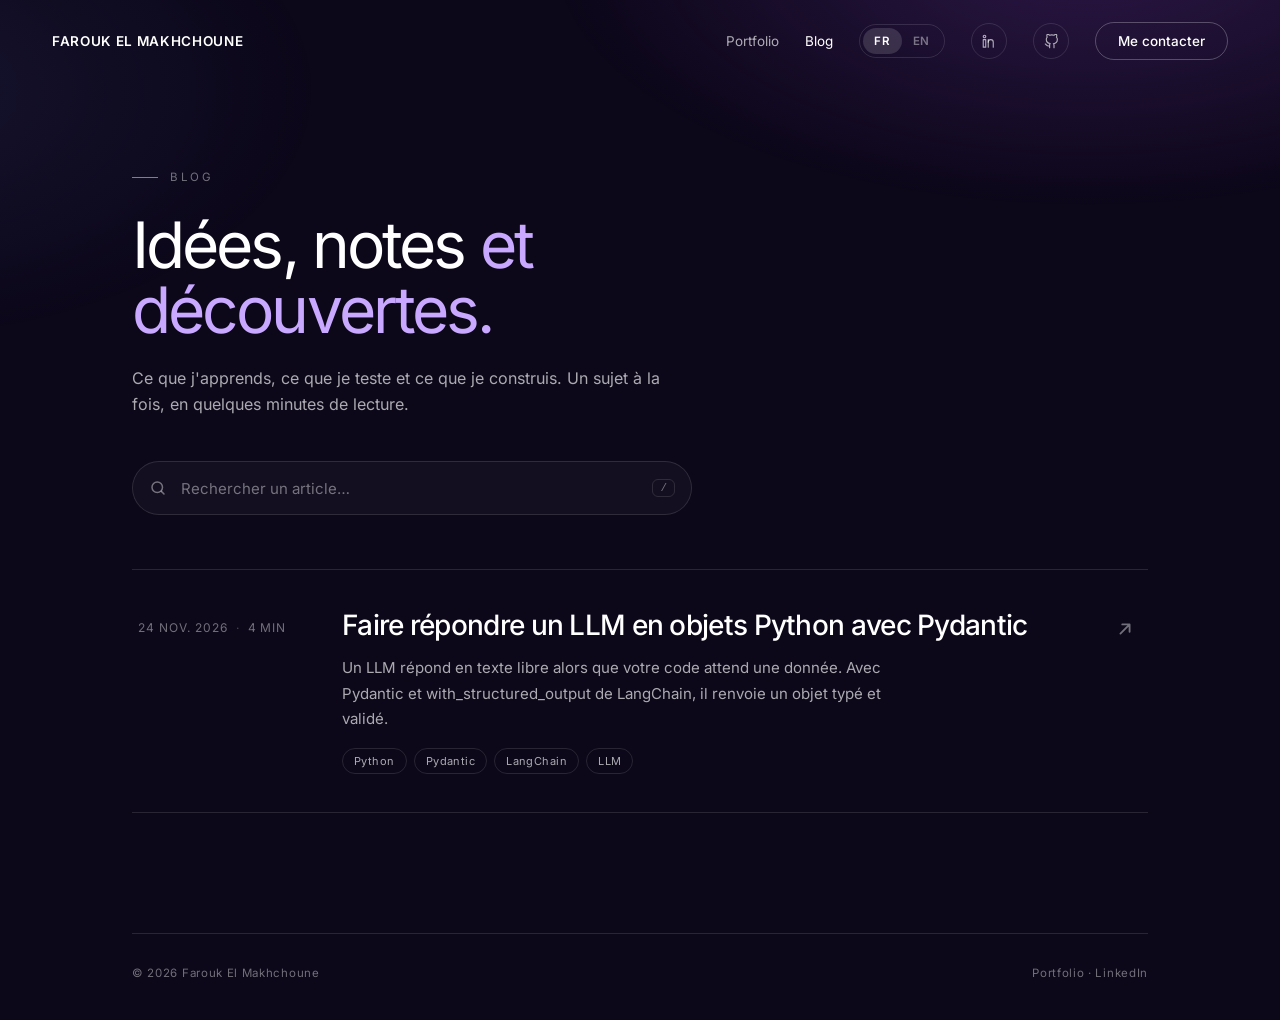
==== commit adac61ef: "Blog : supprime l'article PaddleOCR (FR et EN) Co-Authored-By: Claude Opus 5.5 <noreply@anthropic.co" ====
--- a/blog/index.html
+++ b/blog/index.html
@@ -49,11 +49,6 @@
     </label>
   </header>
   <ul class="posts rise" style="animation-delay:.3s">
-    <li class="post-row" data-s="PaddleOCR en production sur CPU, pourquoi je suis passé par ONNX Runtime Pas de GPU, des lots de 200+ PDF à contrôler et un PaddlePaddle qui plante au démarrage. Retour sur un choix d'architecture simple qui a débloqué tout le pipeline. OCR ONNX Production Chez Docaposte, j'ai construit une plateforme qui compare des lots de PDF de production avant et après traitement . Un tampon ajouté, une conversion de format, et parfois un mot qui disparaît ou un caractère qui se corrompt. Le contrôle se faisait à l'œil, sur une dizaine de paires. Il fallait passer à 200+ PDF par lot , automatiquement. Une partie de ces documents sont des scans. Il faut donc de l'OCR, et c'est là que les ennuis ont commencé. Un contexte CPU uniquement La plateforme tourne sur des postes et des serveurs sans GPU . Pas de CUDA, pas de cluster. L'OCR doit tenir sur CPU, dans un temps raisonnable, avec des dépendances que l'équipe peut installer sans y passer la journée. Sur le papier, PaddleOCR coche beaucoup de cases, avec de bons modèles de détection et de reconnaissance, légers et multilingues. Sauf qu'en pratique, le framework natif PaddlePaddle plantait sur notre combinaison Windows + CPU + Python 3.13 . Pas une erreur explicite qu'on corrige en dix minutes, mais un crash au chargement. Garder les modèles, changer le moteur Les modèles PaddleOCR existent en version ONNX . L'idée est donc simple. Garder les poids et le découpage détection → reconnaissance de PaddleOCR. Remplacer le moteur d'inférence PaddlePaddle par ONNX Runtime , qui s'installe avec un simple pip install onnxruntime et tourne partout. On perd un peu de confort, puisque le pré et post traitement sont à écrire soi même. Mais on gagne exactement ce qui comptait ici, un runtime stable, portable et léger . Ne lancer l'OCR que quand c'est nécessaire Le deuxième gain ne vient pas d'ONNX, mais du routage. La majorité des pages ont déjà une couche texte native. Les passer à l'OCR serait lent et moins fiable que de lire le texte directement. Le pipeline choisit donc une stratégie par page . 1. Texte natif. Extraction directe avec PyMuPDF, rapide et exacte. 2. Scan. Rendu de la page en image, puis OCR via ONNX Runtime. 3. Mixte. Les deux, puis fusion. Au final, environ 3 secondes par PDF en moyenne sur CPU, ce qui rend un lot complet contrôlable sans surveiller la barre de progression. Ce que j'en retiens Le bon modèle ne sert à rien si le runtime ne tient pas dans l'environnement cible. Avant de comparer des scores de précision, je vérifie maintenant trois choses. Sur quel matériel le modèle va tourner, qui va l'installer, et s'il existe un export ONNX, en général qui découple le modèle de son framework d'origine. Dans ce projet, c'est cette question qui a débloqué tout le reste."><a href="/blog/paddleocr-onnx-cpu/">
-      <span class="meta"><time datetime="2026-11-24">24 nov. 2026</time><span class="sep">·</span>2 min</span>
-      <div><h2>PaddleOCR en production sur CPU, pourquoi je suis passé par ONNX Runtime</h2><p>Pas de GPU, des lots de 200+ PDF à contrôler et un PaddlePaddle qui plante au démarrage. Retour sur un choix d'architecture simple qui a débloqué tout le pipeline.</p><div class="tags"><span class="tag">OCR</span><span class="tag">ONNX</span><span class="tag">Production</span></div></div>
-      <svg class="arrow" viewBox="0 0 24 24" fill="none" stroke="currentColor" stroke-width="2" stroke-linecap="round" stroke-linejoin="round"><path d="M7 17L17 7M9 7h8v8"/></svg>
-    </a></li>
     <li class="post-row" data-s="Faire répondre un LLM en objets Python avec Pydantic Un LLM répond en texte libre alors que votre code attend une donnée. Avec Pydantic et with_structured_output de LangChain, il renvoie un objet typé et validé. Python Pydantic LangChain LLM Demandez à un LLM les infos d'un film et vous obtenez un joli paragraphe. Parfait pour un humain, inutilisable pour du code. Pour enregistrer ces infos en base, les afficher dans une interface ou les passer à l'étape suivante d'un pipeline, il faut une donnée structurée , pas un texte. C'est le rôle du structured output . On impose un schéma au modèle et on récupère un objet Python prêt à l'emploi. Le problème du texte libre Pour récupérer l'année, il faudrait chercher « 2010 » dans le texte avec une regex. Et la phrase ne sera jamais formulée deux fois de la même façon. Étape 1. Décrire la donnée avec Pydantic On écrit une classe qui décrit exactement ce qu'on attend. Chaque champ a un type et une description. Étape 2. Brancher le schéma sur le modèle Ce n'est plus du texte, c'est un objet Movie . On accède directement aux champs, avec les bons types. Comment ça marche ? LangChain transforme la classe Movie en outil que le modèle doit remplir. Concrètement, le modèle reçoit quelque chose qui ressemble à ceci. Le modèle renvoie une valeur pour chaque champ, puis Pydantic construit l'objet Movie . À retenir, la docstring et les descriptions font partie du prompt . Le modèle les lit. Par exemple, la description de rating précise out of 10 . Sans elle, le modèle pourrait renvoyer une note sur 5 ou sur 100. Des objets dans des objets Un film a plusieurs acteurs, et chaque acteur a un nom et un rôle. Plutôt que de tout mettre à plat, on décrit un acteur une seule fois, puis on indique que le film contient une liste d'acteurs. Chaque acteur est lui même un objet, et on navigue dedans naturellement. Les alternatives TypedDict et dataclass LangChain accepte aussi deux autres façons de décrire le schéma. Avec un TypedDict On récupère un dictionnaire , donc movie &quot;title&quot; au lieu de movie.title . Avec une dataclass On récupère un objet , mais il n'existe aucun moyen de décrire les champs au modèle. Il ne voit que leurs noms et leurs types. La différence avec Pydantic Les trois donnent une donnée structurée. Mais un TypedDict et une dataclass ne sont que des étiquettes , et Python ne vérifie rien quand la donnée arrive. Si le modèle renvoie une valeur farfelue, elle entre silencieusement dans votre code et casse plus loin. Pydantic, lui, contrôle chaque champ à l'arrivée. C'est tout l'intérêt. Le vrai atout de Pydantic, la validation 1. Il convertit quand c'est évident Les LLM mettent parfois des guillemets en trop. Pydantic corrige ce qui est sans ambiguïté. 2. Il refuse ce qui est hors limites On ajoute des bornes directement dans le champ. Ici, une note doit être comprise entre 0 et 10. Si le modèle renvoie une note de 88, l'objet est refusé. Ces bornes sont aussi envoyées au modèle dans la description de l'outil. Il connaît la règle avant de répondre, et Pydantic la vérifie après . 3. Il applique vos propres règles avec field validator Le besoin. On extrait des contacts, et le modèle peut écrire un même numéro de plusieurs façons, comme +33 6 42 75 98 75 ou +33.6.42.75.98.75 . On veut toujours le même format +33642759875 et refuser un numéro sans indicatif pays. Étape A, le schéma , comme d'habitude. Étape B, la règle. On ajoute une méthode dans la même classe , précédée du décorateur @field validator &quot;phone&quot; . Le décorateur demande à Pydantic de passer phone dans cette fonction chaque fois qu'un ContactInfo est créé . On ne l'appelle jamais soi même. Pydantic s'en charge, y compris quand l'objet est construit à partir de la réponse du LLM. Étape C, ce qui se passe. Et si le numéro n'a pas d'indicatif 06 42 75 98 75 , l'objet n'est pas créé. 4. Il gère l'échec proprement Avec include raw=True , une réponse invalide ne fait pas planter l'appel. On récupère l'erreur et on décide quoi faire. 5. Il exporte en une ligne Le résultat est prêt à être renvoyé par une API ou enregistré en base. Dans un agent avec response format Le même schéma fonctionne avec un agent LangChain. L'agent utilise ses outils comme d'habitude, et sa réponse finale arrive validée. Lequel choisir ? | | Pydantic | TypedDict | dataclass | | |: :|: :|: :| | Renvoie | un objet | un dictionnaire | un objet | | Décrire chaque champ au modèle | :yes: | :yes: | :no: | | Vérifier la réponse du modèle | :yes: | :no: | :no: | | Imposer des limites min, max, format | :yes: | :no: | :no: | | Nettoyer les valeurs avec ses propres règles | :yes: | :no: | :no: | | Exporter en JSON nativement | :yes: | :no: | :no: | Pydantic est mon choix par défaut, parce qu' un seul schéma fait trois choses . Il guide le modèle avec les descriptions et les limites, il vérifie sa réponse et il la transmet en JSON. Un TypedDict suffit pour un prototype rapide, mais dès que la sortie d'un LLM alimente du vrai code, je veux qu'elle soit contrôlée. Un LLM est une source de données qu'on ne contrôle pas. Pydantic, c'est le contrôle à l'entrée."><a href="/blog/structured-output-pydantic/">
       <span class="meta"><time datetime="2026-11-24">24 nov. 2026</time><span class="sep">·</span>4 min</span>
       <div><h2>Faire répondre un LLM en objets Python avec Pydantic</h2><p>Un LLM répond en texte libre alors que votre code attend une donnée. Avec Pydantic et with_structured_output de LangChain, il renvoie un objet typé et validé.</p><div class="tags"><span class="tag">Python</span><span class="tag">Pydantic</span><span class="tag">LangChain</span><span class="tag">LLM</span></div></div>
--- a/assets/css/blog.css
+++ b/assets/css/blog.css
@@ -104,9 +104,12 @@
 .article h1{font-size:clamp(2rem,4.4vw,3.2rem);font-weight:500;letter-spacing:-.04em;line-height:1.1;margin:0 0 22px;}
 .article .lead{font-size:clamp(17px,1.5vw,19.5px);line-height:1.6;color:var(--dim);margin:0 0 34px;}
 .byline{display:flex;align-items:center;gap:14px;padding:22px 0;border-top:1px solid var(--line);border-bottom:1px solid var(--line);margin-bottom:52px;}
-.avatar{width:42px;height:42px;border-radius:50%;flex-shrink:0;display:flex;align-items:center;justify-content:center;
-  font-size:13px;font-weight:600;letter-spacing:.04em;background:linear-gradient(145deg,var(--violet),var(--blue));}
-.byline .who{font-size:14px;font-weight:500;}
+.avatar{width:48px;height:48px;border-radius:50%;flex-shrink:0;display:block;overflow:hidden;
+  border:1px solid rgba(255,255,255,.16);transition:transform .4s var(--ease),border-color .4s var(--ease);}
+.avatar:hover{transform:scale(1.04);border-color:rgba(255,255,255,.35);}
+.avatar img{width:100%;height:100%;object-fit:cover;display:block;}
+.byline .who{display:block;font-size:15px;font-weight:500;transition:color .3s var(--ease);}
+.byline .who:hover{color:var(--violet-lt);}
 .byline .meta{margin-top:4px;font-size:11px;}
 
 /* prose */
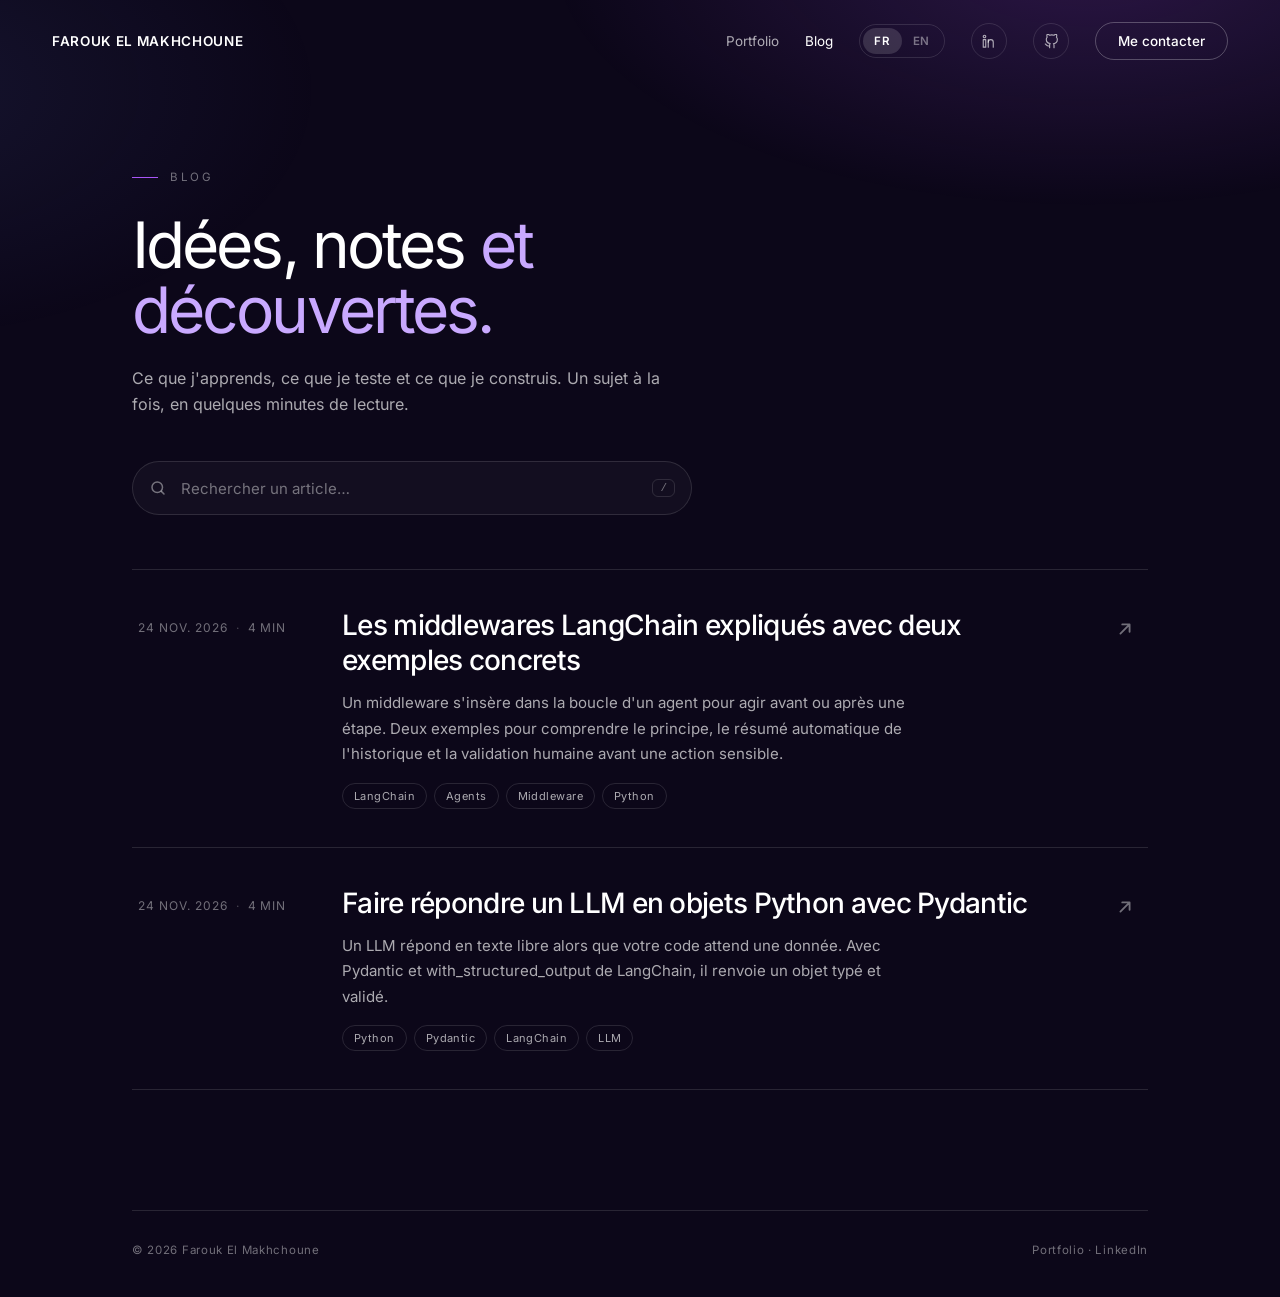
==== commit 19f781da: "Blog : article sur les middlewares LangChain (FR + EN) avec visuels animés - Résumé de l'historique " ====
--- a/blog/index.html
+++ b/blog/index.html
@@ -49,6 +49,11 @@
     </label>
   </header>
   <ul class="posts rise" style="animation-delay:.3s">
+    <li class="post-row" data-s="Les middlewares LangChain expliqués avec deux exemples concrets Un middleware s'insère dans la boucle d'un agent pour agir avant ou après une étape. Deux exemples pour comprendre le principe, le résumé automatique de l'historique et la validation humaine avant une action sensible. LangChain Agents Middleware Python Un agent LangChain tourne en boucle. Il reçoit un message, appelle le modèle, le modèle demande parfois un outil, l'outil renvoie un résultat au modèle, et ainsi de suite jusqu'à la réponse finale. Un middleware est un bout de code qui s'exécute à un moment précis de cette boucle , sans toucher au reste de l'agent. On s'en sert pour journaliser, réessayer en cas d'erreur, limiter les appels, filtrer des données sensibles… ou, comme ici, pour résumer l'historique et demander l'accord d'un humain. Où se branche un middleware Chaque middleware s'accroche à un point de la boucle. Les deux qu'on va voir agissent à deux endroits différents. &lt;figure class=&quot;viz fig&quot; &lt;div class=&quot;viz&quot; data viz=&quot;agent loop&quot; &lt;/div &lt;figcaption Le résumé intervient avant l'appel au modèle, la validation humaine juste après, avant que l'outil ne s'exécute.&lt;/figcaption &lt;/figure before model s'exécute avant chaque appel au modèle. C'est là que le résumé raccourcit l'historique. after model s'exécute après la réponse du modèle. C'est là que la validation humaine intercepte un appel d'outil avant qu'il parte. La mise en place commune Les deux middlewares ont besoin que l'agent se souvienne de la conversation d'un appel à l'autre. Pour ça, on lui donne un checkpointer une mémoire et on identifie chaque conversation par un thread id . Sans checkpointer, chaque invoke repart de zéro. Avec InMemorySaver et un thread id , chaque appel s'ajoute au même historique. Middleware 1. Résumer l'historique automatiquement Le problème Plus une conversation dure, plus l'historique envoyé au modèle grossit. Chaque appel coûte plus de tokens, devient plus lent, et finit par dépasser la fenêtre de contexte du modèle. L'idée Quand l'historique dépasse un seuil, on remplace les anciens messages par un seul résumé , et on garde les derniers messages tels quels. Le modèle conserve l'essentiel du contexte avec beaucoup moins de texte. &lt;figure class=&quot;viz fig&quot; &lt;div class=&quot;viz&quot; data viz=&quot;summarization&quot; &lt;/div &lt;figcaption Avec trigger 10 et keep 4. À la 6e question, l'historique dépasse 10 messages. Les 4 derniers sont gardés, le reste devient un résumé.&lt;/figcaption &lt;/figure Le code Deux réglages suffisent à comprendre le comportement. trigger dit quand résumer. keep dit ce qu'on ne touche pas . Ce qui se passe sur six questions Chaque question ajoute 2 messages la question et la réponse . À la 6e, l'historique dépasse le seuil. Les anciens messages sont remplacés par un résumé, et l'historique redescend à 6 messages. Le premier message de l'historique est désormais ce résumé. Trois façons de fixer le seuil | Unité | Exemple | Signification | | | | | | messages | &quot;messages&quot;, 10 | dès 10 messages dans l'historique | | tokens | &quot;tokens&quot;, 550 | dès 550 tokens environ | | fraction | &quot;fraction&quot;, 0.005 | dès 0,5 % de la fenêtre de contexte du modèle | keep accepte les mêmes unités. Avec fraction , le calcul se fait sur la taille de contexte du modèle 131 072 tokens pour gpt oss 20b, donc 0,5 % correspond à environ 650 tokens . Le résumé est une tâche secondaire. On peut passer un modèle moins cher dans model= que celui de l'agent. Middleware 2. Demander l'accord d'un humain Le problème Un agent qui peut envoyer des emails, écrire en base ou déclencher un paiement peut aussi se tromper. Pour ces actions, on veut qu'un humain valide avant l'exécution . L'idée Quand le modèle demande un outil sensible, le middleware met l'agent en pause . Un humain regarde l'appel prévu et décide de l' approuver , de le modifier ou de le refuser . L'agent reprend ensuite là où il s'était arrêté. &lt;figure class=&quot;viz fig&quot; &lt;div class=&quot;viz&quot; data viz=&quot;human in the loop&quot; &lt;/div &lt;figcaption Les trois décisions possibles, approve, edit ici le destinataire est corrigé et reject.&lt;/figcaption &lt;/figure Étape A. Les outils et l'agent Deux outils, un qui lit un email sans risque et un qui en envoie sensible . interrupt on liste les outils à surveiller. Pour send email , on autorise les trois décisions. read email s'exécute librement. Étape B. L'agent s'arrête L'outil n'a pas été exécuté. Le résultat contient interrupt , qui décrit l'appel en attente. Étape C. On reprend avec une décision On relance l'agent avec Command resume=... et le même config , pour qu'il retrouve la conversation en pause. Approuver , l'outil s'exécute tel quel. Modifier , on corrige les arguments avant l'exécution. Refuser , l'outil ne s'exécute pas et l'agent en est informé. Deux règles à garder en tête. Toujours reprendre avec le même thread id , sinon l'agent ne retrouve pas l'appel en pause. Envoyer une décision par appel d'outil en attente , dans l'ordre. Les deux middlewares côte à côte | | Résumé | Validation humaine | | |: :|: :| | Moment | avant l'appel au modèle | après la réponse du modèle | | Modifie l'historique | :yes: | :no: | | Met l'agent en pause | :no: | :yes: | | Demande une action humaine | :no: | :yes: | | Fait un appel LLM en plus | :yes: | :no: | Et les autres middlewares ? LangChain en fournit d'autres, prêts à l'emploi, qui se branchent exactement de la même façon dans middleware= ... . Par exemple, réessayer un appel au modèle ou à un outil qui échoue, basculer sur un modèle de secours, limiter le nombre d'appels, détecter et masquer des données personnelles, ou ne présenter au modèle que les outils utiles. La liste complète et leurs paramètres sont dans la documentation officielle. Middlewares prêts à l'emploi https://docs.langchain.com/oss/python/langchain/middleware/built in Fonctionnement général des middlewares https://docs.langchain.com/oss/python/langchain/middleware/overview Un middleware ne change pas l'agent, il change ce qui se passe autour de chaque étape."><a href="/blog/langchain-middleware/">
+      <span class="meta"><time datetime="2026-11-24">24 nov. 2026</time><span class="sep">·</span>4 min</span>
+      <div><h2>Les middlewares LangChain expliqués avec deux exemples concrets</h2><p>Un middleware s'insère dans la boucle d'un agent pour agir avant ou après une étape. Deux exemples pour comprendre le principe, le résumé automatique de l'historique et la validation humaine avant une action sensible.</p><div class="tags"><span class="tag">LangChain</span><span class="tag">Agents</span><span class="tag">Middleware</span><span class="tag">Python</span></div></div>
+      <svg class="arrow" viewBox="0 0 24 24" fill="none" stroke="currentColor" stroke-width="2" stroke-linecap="round" stroke-linejoin="round"><path d="M7 17L17 7M9 7h8v8"/></svg>
+    </a></li>
     <li class="post-row" data-s="Faire répondre un LLM en objets Python avec Pydantic Un LLM répond en texte libre alors que votre code attend une donnée. Avec Pydantic et with_structured_output de LangChain, il renvoie un objet typé et validé. Python Pydantic LangChain LLM Demandez à un LLM les infos d'un film et vous obtenez un joli paragraphe. Parfait pour un humain, inutilisable pour du code. Pour enregistrer ces infos en base, les afficher dans une interface ou les passer à l'étape suivante d'un pipeline, il faut une donnée structurée , pas un texte. C'est le rôle du structured output . On impose un schéma au modèle et on récupère un objet Python prêt à l'emploi. Le problème du texte libre Pour récupérer l'année, il faudrait chercher « 2010 » dans le texte avec une regex. Et la phrase ne sera jamais formulée deux fois de la même façon. Étape 1. Décrire la donnée avec Pydantic On écrit une classe qui décrit exactement ce qu'on attend. Chaque champ a un type et une description. Étape 2. Brancher le schéma sur le modèle Ce n'est plus du texte, c'est un objet Movie . On accède directement aux champs, avec les bons types. Comment ça marche ? LangChain transforme la classe Movie en outil que le modèle doit remplir. Concrètement, le modèle reçoit quelque chose qui ressemble à ceci. Le modèle renvoie une valeur pour chaque champ, puis Pydantic construit l'objet Movie . À retenir, la docstring et les descriptions font partie du prompt . Le modèle les lit. Par exemple, la description de rating précise out of 10 . Sans elle, le modèle pourrait renvoyer une note sur 5 ou sur 100. Des objets dans des objets Un film a plusieurs acteurs, et chaque acteur a un nom et un rôle. Plutôt que de tout mettre à plat, on décrit un acteur une seule fois, puis on indique que le film contient une liste d'acteurs. Chaque acteur est lui même un objet, et on navigue dedans naturellement. Les alternatives TypedDict et dataclass LangChain accepte aussi deux autres façons de décrire le schéma. Avec un TypedDict On récupère un dictionnaire , donc movie &quot;title&quot; au lieu de movie.title . Avec une dataclass On récupère un objet , mais il n'existe aucun moyen de décrire les champs au modèle. Il ne voit que leurs noms et leurs types. La différence avec Pydantic Les trois donnent une donnée structurée. Mais un TypedDict et une dataclass ne sont que des étiquettes , et Python ne vérifie rien quand la donnée arrive. Si le modèle renvoie une valeur farfelue, elle entre silencieusement dans votre code et casse plus loin. Pydantic, lui, contrôle chaque champ à l'arrivée. C'est tout l'intérêt. Le vrai atout de Pydantic, la validation 1. Il convertit quand c'est évident Les LLM mettent parfois des guillemets en trop. Pydantic corrige ce qui est sans ambiguïté. 2. Il refuse ce qui est hors limites On ajoute des bornes directement dans le champ. Ici, une note doit être comprise entre 0 et 10. Si le modèle renvoie une note de 88, l'objet est refusé. Ces bornes sont aussi envoyées au modèle dans la description de l'outil. Il connaît la règle avant de répondre, et Pydantic la vérifie après . 3. Il applique vos propres règles avec field validator Le besoin. On extrait des contacts, et le modèle peut écrire un même numéro de plusieurs façons, comme +33 6 42 75 98 75 ou +33.6.42.75.98.75 . On veut toujours le même format +33642759875 et refuser un numéro sans indicatif pays. Étape A, le schéma , comme d'habitude. Étape B, la règle. On ajoute une méthode dans la même classe , précédée du décorateur @field validator &quot;phone&quot; . Le décorateur demande à Pydantic de passer phone dans cette fonction chaque fois qu'un ContactInfo est créé . On ne l'appelle jamais soi même. Pydantic s'en charge, y compris quand l'objet est construit à partir de la réponse du LLM. Étape C, ce qui se passe. Et si le numéro n'a pas d'indicatif 06 42 75 98 75 , l'objet n'est pas créé. 4. Il gère l'échec proprement Avec include raw=True , une réponse invalide ne fait pas planter l'appel. On récupère l'erreur et on décide quoi faire. 5. Il exporte en une ligne Le résultat est prêt à être renvoyé par une API ou enregistré en base. Dans un agent avec response format Le même schéma fonctionne avec un agent LangChain. L'agent utilise ses outils comme d'habitude, et sa réponse finale arrive validée. Lequel choisir ? | | Pydantic | TypedDict | dataclass | | |: :|: :|: :| | Renvoie | un objet | un dictionnaire | un objet | | Décrire chaque champ au modèle | :yes: | :yes: | :no: | | Vérifier la réponse du modèle | :yes: | :no: | :no: | | Imposer des limites min, max, format | :yes: | :no: | :no: | | Nettoyer les valeurs avec ses propres règles | :yes: | :no: | :no: | | Exporter en JSON nativement | :yes: | :no: | :no: | Pydantic est mon choix par défaut, parce qu' un seul schéma fait trois choses . Il guide le modèle avec les descriptions et les limites, il vérifie sa réponse et il la transmet en JSON. Un TypedDict suffit pour un prototype rapide, mais dès que la sortie d'un LLM alimente du vrai code, je veux qu'elle soit contrôlée. Un LLM est une source de données qu'on ne contrôle pas. Pydantic, c'est le contrôle à l'entrée."><a href="/blog/structured-output-pydantic/">
       <span class="meta"><time datetime="2026-11-24">24 nov. 2026</time><span class="sep">·</span>4 min</span>
       <div><h2>Faire répondre un LLM en objets Python avec Pydantic</h2><p>Un LLM répond en texte libre alors que votre code attend une donnée. Avec Pydantic et with_structured_output de LangChain, il renvoie un objet typé et validé.</p><div class="tags"><span class="tag">Python</span><span class="tag">Pydantic</span><span class="tag">LangChain</span><span class="tag">LLM</span></div></div>
--- a/assets/css/blog.css
+++ b/assets/css/blog.css
@@ -230,3 +230,92 @@
   .pager{grid-template-columns:1fr;}
   .pager .next{text-align:left;}
 }
+
+/* ---------- animated explainers (assets/js/blog-viz.js) ---------- */
+.prose .viz-fig{margin:1.8em 0 2em;}
+.prose .viz-fig figcaption{margin-top:10px;font-size:13px;color:var(--dimmer);text-align:center;line-height:1.5;}
+.viz{position:relative;border-radius:16px;padding:26px 22px;border:1px solid rgba(201,169,255,.18);
+  background:radial-gradient(120% 90% at 50% 0%,rgba(168,85,247,.12),transparent 60%),#140D29;
+  font-size:14px;line-height:1.4;color:#E6E1F2;overflow:hidden;min-height:120px;}
+.viz svg{width:16px;height:16px;flex-shrink:0;}
+.viz .vz-ic{display:inline-flex;align-items:center;justify-content:center;width:28px;height:28px;border-radius:50%;
+  background:rgba(255,255,255,.06);border:1px solid rgba(255,255,255,.1);flex-shrink:0;}
+
+/* agent loop */
+.vz-loop{display:flex;align-items:stretch;justify-content:center;gap:6px;}
+.vz-step{flex:1 1 0;min-width:0;display:flex;flex-direction:column;align-items:center;justify-content:center;gap:7px;text-align:center;
+  padding:14px 6px;border-radius:12px;border:1px solid rgba(255,255,255,.1);background:rgba(255,255,255,.03);
+  transition:all .45s var(--ease);}
+.vz-step .vz-t{font-size:13px;font-weight:500;}
+.vz-step .vz-s{font-size:10.5px;color:var(--dimmer);line-height:1.3;}
+.vz-hook{border-style:dashed;border-color:rgba(201,169,255,.35);background:rgba(168,85,247,.06);}
+.vz-hook{flex-grow:1.35;}
+.vz-hook .vz-t{font-family:var(--mono);font-size:11.5px;color:var(--violet-lt);}
+.vz-step.on{border-color:var(--violet-lt);background:rgba(168,85,247,.22);transform:translateY(-3px);
+  box-shadow:0 10px 30px rgba(168,85,247,.3);}
+.vz-step.done{opacity:.55;}
+.vz-arrow{color:rgba(255,255,255,.3);display:flex;align-items:center;}
+.vz-arrow svg{width:13px;height:13px;}
+.vz-back{margin-top:16px;text-align:center;font-size:12px;color:var(--dimmer);}
+
+/* summarization */
+.vz-head{display:flex;justify-content:space-between;align-items:center;margin-bottom:14px;font-size:12px;color:var(--dimmer);}
+.vz-count{padding:4px 10px;border-radius:999px;border:1px solid rgba(255,255,255,.12);transition:all .3s;}
+.vz-count b{color:#fff;}
+.vz-count.hot{border-color:#F59EC1;color:#F59EC1;background:rgba(245,158,193,.1);}
+.vz-rule{font-family:var(--mono);}
+.vz-rule b{color:var(--violet-lt);font-weight:500;}
+.vz-msgs{display:grid;grid-template-columns:repeat(2,1fr);gap:7px;min-height:236px;align-content:start;}
+.vz-msg{display:flex;align-items:center;gap:10px;padding:7px 12px 7px 7px;border-radius:10px;font-size:13px;
+  border:1px solid rgba(255,255,255,.08);background:rgba(255,255,255,.035);
+  opacity:0;transform:translateY(8px);transition:opacity .4s var(--ease),transform .4s var(--ease),background .4s,border-color .4s;}
+.vz-msg .vz-ic{width:24px;height:24px;}
+.vz-msg .vz-ic svg{width:13px;height:13px;}
+.vz-msg.in{opacity:1;transform:none;}
+.vz-msg.q{grid-column:1;}
+.vz-msg.a{grid-column:2;background:rgba(108,140,245,.07);}
+.vz-msg.old{border-color:rgba(245,158,193,.45);background:rgba(245,158,193,.08);}
+.vz-msg.kept{border-color:rgba(126,226,184,.5);background:rgba(126,226,184,.08);}
+.vz-msg.gone{opacity:0;transform:scale(.92);}
+.vz-msg.sum{grid-column:1/-1;border-color:rgba(201,169,255,.5);background:rgba(168,85,247,.18);font-weight:500;}
+.vz-note{margin-top:14px;min-height:20px;font-size:12.5px;color:var(--violet-lt);text-align:center;}
+
+/* human in the loop */
+.vz-hitl{display:flex;flex-direction:column;gap:9px;max-width:460px;margin:0 auto;}
+.vz-card{display:flex;align-items:center;gap:12px;padding:10px 14px 10px 10px;border-radius:12px;
+  border:1px solid rgba(255,255,255,.09);background:rgba(255,255,255,.035);
+  opacity:.18;transition:all .45s var(--ease);}
+.vz-card small{display:block;font-size:10.5px;letter-spacing:.12em;text-transform:uppercase;color:var(--dimmer);margin-bottom:2px;}
+.vz-card > div{min-width:0;}
+.vz-card code{font-family:var(--mono);font-size:12.5px;color:#E9DDFF;overflow-wrap:anywhere;}
+.vz-card.in{opacity:1;}
+.vz-card.live{border-color:var(--violet-lt);box-shadow:0 8px 26px rgba(168,85,247,.25);}
+.vz-card.pause.live{border-color:#F2C893;box-shadow:0 8px 26px rgba(242,200,147,.18);}
+.vz-card.pause.live .vz-ic{color:#F2C893;animation:vzpulse 1.2s ease-in-out infinite;}
+@keyframes vzpulse{50%{transform:scale(1.12);}}
+.vz-rcpt{transition:color .3s;}
+.vz-rcpt.edited{color:#F2C893;}
+.vz-choices{display:flex;justify-content:center;gap:8px;opacity:.18;transition:opacity .45s var(--ease);}
+.vz-choices.in{opacity:1;}
+.vz-choice{display:inline-flex;align-items:center;gap:6px;font-family:var(--mono);font-size:12px;
+  padding:6px 12px;border-radius:999px;border:1px solid rgba(255,255,255,.14);transition:all .35s var(--ease);}
+.vz-choice svg{width:13px;height:13px;}
+.vz-choice.picked.approve{color:#7EE2B8;border-color:#7EE2B8;background:rgba(126,226,184,.12);}
+.vz-choice.picked.edit{color:#F2C893;border-color:#F2C893;background:rgba(242,200,147,.12);}
+.vz-choice.picked.reject{color:#F59EC1;border-color:#F59EC1;background:rgba(245,158,193,.12);}
+.vz-choice.dim{opacity:.3;}
+.vz-card.result.ok{border-color:rgba(126,226,184,.5);}
+.vz-card.result.ok .vz-ic{color:#7EE2B8;}
+.vz-card.result.no{border-color:rgba(245,158,193,.5);}
+.vz-card.result.no .vz-ic{color:#F59EC1;}
+
+@media (max-width:640px){
+  .viz{padding:20px 14px;}
+  .vz-loop{flex-direction:column;align-items:stretch;}
+  .vz-arrow{transform:rotate(90deg);justify-content:center;}
+  .vz-step{flex:none;flex-direction:row;width:100%;justify-content:flex-start;text-align:left;padding:10px 12px;}
+  .vz-step .vz-s{max-width:none;margin-left:auto;}
+  .vz-msgs{grid-template-columns:1fr 1fr;min-height:250px;}
+  .vz-msg{font-size:12px;}
+  .vz-choices{flex-wrap:wrap;}
+}
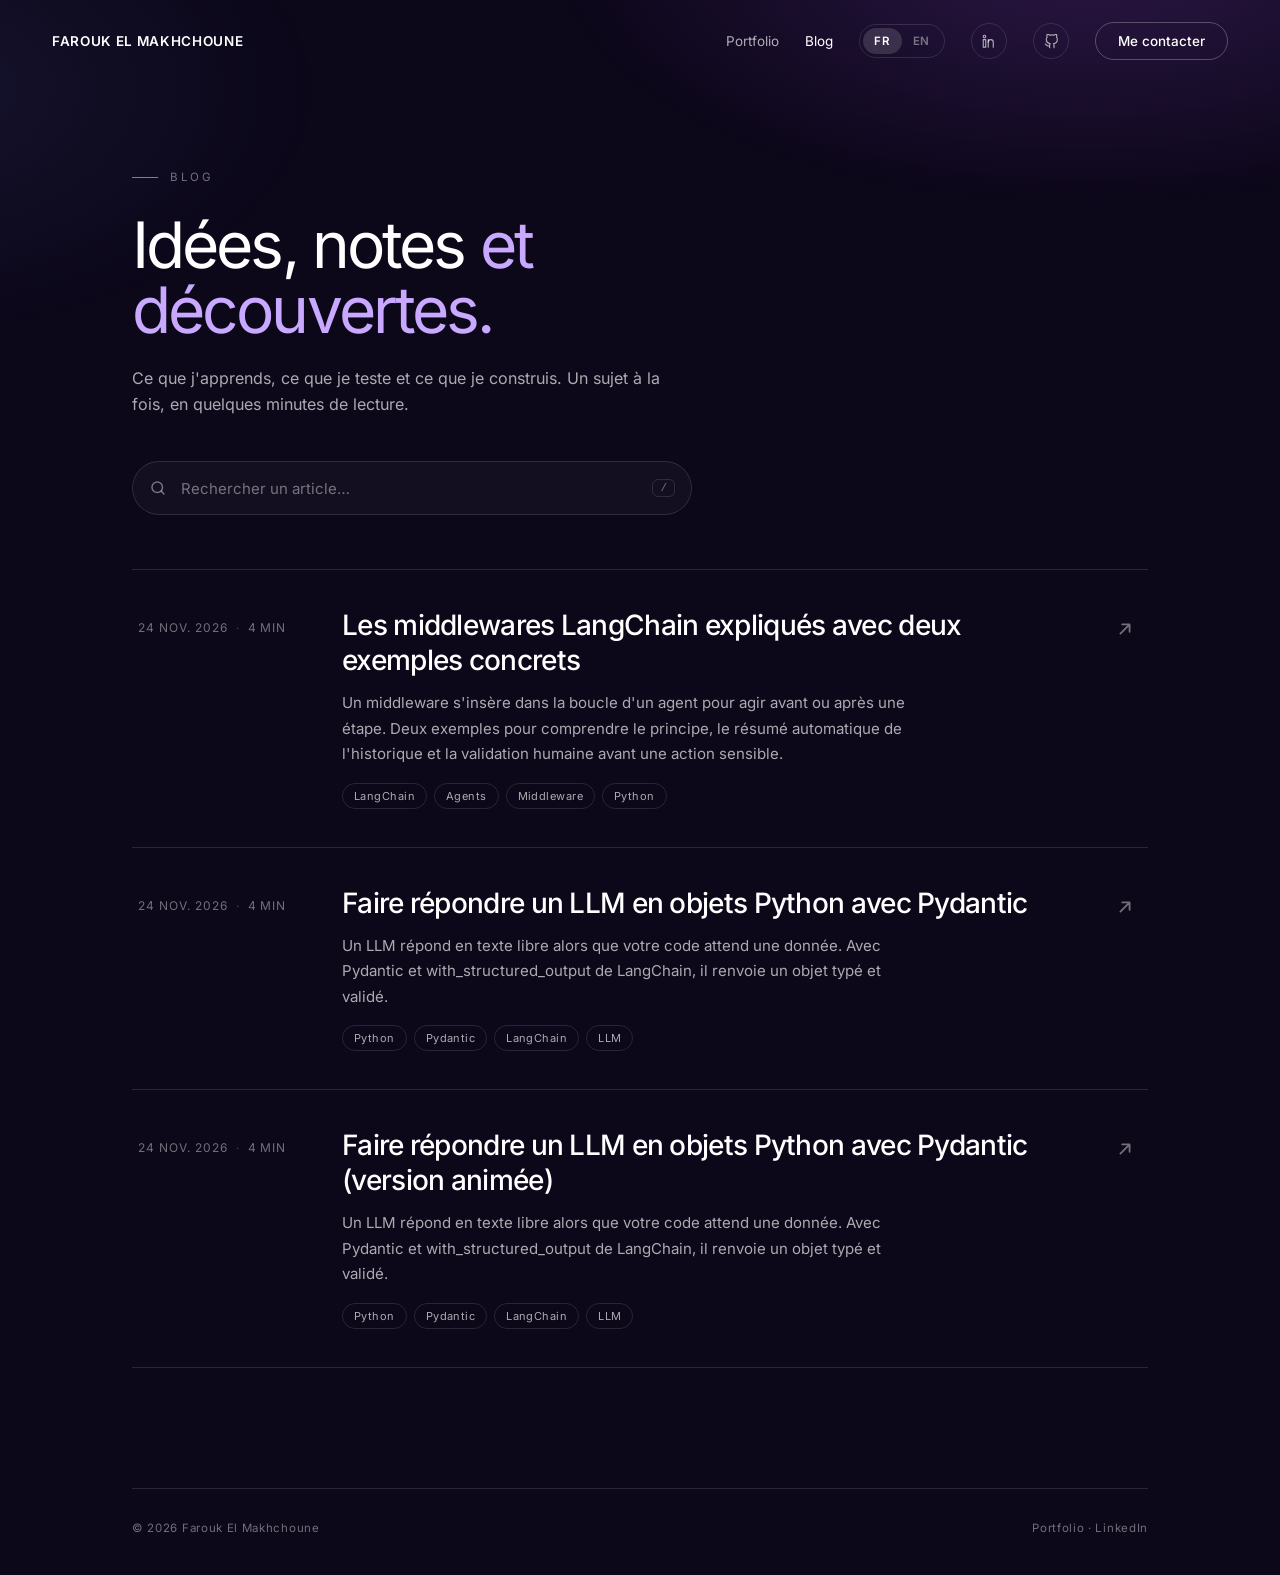
==== commit f8e05f24: "Blog : copie animée de l'article Pydantic pour comparaison (FR + EN) - Nouvelles animations : text-t" ====
--- a/blog/index.html
+++ b/blog/index.html
@@ -59,6 +59,11 @@
       <div><h2>Faire répondre un LLM en objets Python avec Pydantic</h2><p>Un LLM répond en texte libre alors que votre code attend une donnée. Avec Pydantic et with_structured_output de LangChain, il renvoie un objet typé et validé.</p><div class="tags"><span class="tag">Python</span><span class="tag">Pydantic</span><span class="tag">LangChain</span><span class="tag">LLM</span></div></div>
       <svg class="arrow" viewBox="0 0 24 24" fill="none" stroke="currentColor" stroke-width="2" stroke-linecap="round" stroke-linejoin="round"><path d="M7 17L17 7M9 7h8v8"/></svg>
     </a></li>
+    <li class="post-row" data-s="Faire répondre un LLM en objets Python avec Pydantic (version animée) Un LLM répond en texte libre alors que votre code attend une donnée. Avec Pydantic et with_structured_output de LangChain, il renvoie un objet typé et validé. Python Pydantic LangChain LLM Demandez à un LLM les infos d'un film et vous obtenez un joli paragraphe. Parfait pour un humain, inutilisable pour du code. Pour enregistrer ces infos en base, les afficher dans une interface ou les passer à l'étape suivante d'un pipeline, il faut une donnée structurée , pas un texte. C'est le rôle du structured output . On impose un schéma au modèle et on récupère un objet Python prêt à l'emploi. Le problème du texte libre Pour récupérer l'année, il faudrait chercher « 2010 » dans le texte avec une regex. Et la phrase ne sera jamais formulée deux fois de la même façon. &lt;figure class=&quot;viz fig&quot; &lt;div class=&quot;viz&quot; data viz=&quot;text to object&quot; &lt;/div &lt;figcaption Les mêmes informations, en texte libre puis rangées dans un objet où chaque valeur a un nom et un type.&lt;/figcaption &lt;/figure Étape 1. Décrire la donnée avec Pydantic On écrit une classe qui décrit exactement ce qu'on attend. Chaque champ a un type et une description. Étape 2. Brancher le schéma sur le modèle Ce n'est plus du texte, c'est un objet Movie . On accède directement aux champs, avec les bons types. Comment ça marche ? LangChain transforme la classe Movie en outil que le modèle doit remplir. Concrètement, le modèle reçoit quelque chose qui ressemble à ceci. &lt;figure class=&quot;viz fig&quot; &lt;div class=&quot;viz&quot; data viz=&quot;schema flow&quot; &lt;/div &lt;figcaption Le trajet complet, de votre classe Python jusqu'à l'objet vérifié.&lt;/figcaption &lt;/figure Le modèle renvoie une valeur pour chaque champ, puis Pydantic construit l'objet Movie . À retenir, la docstring et les descriptions font partie du prompt . Le modèle les lit. Par exemple, la description de rating précise out of 10 . Sans elle, le modèle pourrait renvoyer une note sur 5 ou sur 100. Des objets dans des objets Un film a plusieurs acteurs, et chaque acteur a un nom et un rôle. Plutôt que de tout mettre à plat, on décrit un acteur une seule fois, puis on indique que le film contient une liste d'acteurs. &lt;figure class=&quot;viz fig&quot; &lt;div class=&quot;viz&quot; data viz=&quot;nested&quot; &lt;/div &lt;figcaption Un objet MovieDetails qui contient une liste de textes genres et une liste d'objets Actor cast .&lt;/figcaption &lt;/figure Chaque acteur est lui même un objet, et on navigue dedans naturellement. Les alternatives TypedDict et dataclass LangChain accepte aussi deux autres façons de décrire le schéma. Avec un TypedDict On récupère un dictionnaire , donc movie &quot;title&quot; au lieu de movie.title . Avec une dataclass On récupère un objet , mais il n'existe aucun moyen de décrire les champs au modèle. Il ne voit que leurs noms et leurs types. La différence avec Pydantic Les trois donnent une donnée structurée. Mais un TypedDict et une dataclass ne sont que des étiquettes , et Python ne vérifie rien quand la donnée arrive. &lt;figure class=&quot;viz fig&quot; &lt;div class=&quot;viz&quot; data viz=&quot;labels vs check&quot; &lt;/div &lt;figcaption La même valeur absurde, acceptée par un TypedDict, refusée par Pydantic.&lt;/figcaption &lt;/figure Si le modèle renvoie une valeur farfelue, elle entre silencieusement dans votre code et casse plus loin. Pydantic, lui, contrôle chaque champ à l'arrivée. C'est tout l'intérêt. Le vrai atout de Pydantic, la validation Avant le détail, voici ce que fait Pydantic sur quatre valeurs renvoyées par un modèle. &lt;figure class=&quot;viz fig&quot; &lt;div class=&quot;viz&quot; data viz=&quot;validation gate&quot; &lt;/div &lt;figcaption Convertir, refuser, nettoyer. Chaque valeur passe par Pydantic avant d'entrer dans votre code.&lt;/figcaption &lt;/figure 1. Il convertit quand c'est évident Les LLM mettent parfois des guillemets en trop. Pydantic corrige ce qui est sans ambiguïté. 2. Il refuse ce qui est hors limites On ajoute des bornes directement dans le champ. Ici, une note doit être comprise entre 0 et 10. Si le modèle renvoie une note de 88, l'objet est refusé. Ces bornes sont aussi envoyées au modèle dans la description de l'outil. Il connaît la règle avant de répondre, et Pydantic la vérifie après . 3. Il applique vos propres règles avec field validator Le besoin. On extrait des contacts, et le modèle peut écrire un même numéro de plusieurs façons, comme +33 6 42 75 98 75 ou +33.6.42.75.98.75 . On veut toujours le même format +33642759875 et refuser un numéro sans indicatif pays. Étape A, le schéma , comme d'habitude. Étape B, la règle. On ajoute une méthode dans la même classe , précédée du décorateur @field validator &quot;phone&quot; . Le décorateur demande à Pydantic de passer phone dans cette fonction chaque fois qu'un ContactInfo est créé . On ne l'appelle jamais soi même. Pydantic s'en charge, y compris quand l'objet est construit à partir de la réponse du LLM. Étape C, ce qui se passe. Et si le numéro n'a pas d'indicatif 06 42 75 98 75 , l'objet n'est pas créé. 4. Il gère l'échec proprement Avec include raw=True , une réponse invalide ne fait pas planter l'appel. On récupère l'erreur et on décide quoi faire. 5. Il exporte en une ligne Le résultat est prêt à être renvoyé par une API ou enregistré en base. Dans un agent avec response format Le même schéma fonctionne avec un agent LangChain. L'agent utilise ses outils comme d'habitude, et sa réponse finale arrive validée. Lequel choisir ? | | Pydantic | TypedDict | dataclass | | |: :|: :|: :| | Renvoie | un objet | un dictionnaire | un objet | | Décrire chaque champ au modèle | :yes: | :yes: | :no: | | Vérifier la réponse du modèle | :yes: | :no: | :no: | | Imposer des limites min, max, format | :yes: | :no: | :no: | | Nettoyer les valeurs avec ses propres règles | :yes: | :no: | :no: | | Exporter en JSON nativement | :yes: | :no: | :no: | Pydantic est mon choix par défaut, parce qu' un seul schéma fait trois choses . Il guide le modèle avec les descriptions et les limites, il vérifie sa réponse et il la transmet en JSON. Un TypedDict suffit pour un prototype rapide, mais dès que la sortie d'un LLM alimente du vrai code, je veux qu'elle soit contrôlée. Un LLM est une source de données qu'on ne contrôle pas. Pydantic, c'est le contrôle à l'entrée."><a href="/blog/structured-output-pydantic-anime/">
+      <span class="meta"><time datetime="2026-11-24">24 nov. 2026</time><span class="sep">·</span>4 min</span>
+      <div><h2>Faire répondre un LLM en objets Python avec Pydantic (version animée)</h2><p>Un LLM répond en texte libre alors que votre code attend une donnée. Avec Pydantic et with_structured_output de LangChain, il renvoie un objet typé et validé.</p><div class="tags"><span class="tag">Python</span><span class="tag">Pydantic</span><span class="tag">LangChain</span><span class="tag">LLM</span></div></div>
+      <svg class="arrow" viewBox="0 0 24 24" fill="none" stroke="currentColor" stroke-width="2" stroke-linecap="round" stroke-linejoin="round"><path d="M7 17L17 7M9 7h8v8"/></svg>
+    </a></li>
   </ul>
   <p class="empty" id="none" hidden>Aucun article pour « <span id="qv"></span> » pour l'instant.</p>
 </main>
--- a/assets/css/blog.css
+++ b/assets/css/blog.css
@@ -238,6 +238,7 @@
   background:radial-gradient(120% 90% at 50% 0%,rgba(168,85,247,.12),transparent 60%),#140D29;
   font-size:14px;line-height:1.4;color:#E6E1F2;overflow:hidden;min-height:120px;}
 .viz svg{width:16px;height:16px;flex-shrink:0;}
+.prose .viz code{background:none;border:none;padding:0;border-radius:0;}
 .viz .vz-ic{display:inline-flex;align-items:center;justify-content:center;width:28px;height:28px;border-radius:50%;
   background:rgba(255,255,255,.06);border:1px solid rgba(255,255,255,.1);flex-shrink:0;}
 
@@ -319,3 +320,97 @@
   .vz-msg{font-size:12px;}
   .vz-choices{flex-wrap:wrap;}
 }
+
+/* text -> object */
+.vz-two{display:grid;grid-template-columns:1fr auto 1fr;gap:14px;align-items:center;}
+.vz-panel{border:1px solid rgba(255,255,255,.1);border-radius:12px;padding:14px 16px;background:rgba(255,255,255,.03);}
+.vz-panel small,.vz-fcard small,.vz-lane small,.vz-input small{display:block;font-size:10.5px;letter-spacing:.12em;text-transform:uppercase;color:var(--dimmer);margin-bottom:10px;}
+.vz-text{margin:0;font-size:13px;line-height:1.65;color:rgba(255,255,255,.7);}
+.vz-text .tk{font-weight:400;color:inherit;border-radius:4px;padding:0 2px;transition:all .35s var(--ease);}
+.vz-text .tk.on{color:#fff;background:rgba(168,85,247,.35);}
+.vz-arrow.big svg{width:20px;height:20px;}
+.vz-field{display:grid;grid-template-columns:70px 44px 1fr;gap:8px;align-items:center;padding:7px 0;border-top:1px solid rgba(255,255,255,.06);
+  font-family:var(--mono);font-size:12.5px;opacity:.15;transition:all .4s var(--ease);}
+.vz-field .t{color:#8FB2FF;font-size:11px;}
+.vz-field .v{color:#F2C893;}
+.vz-field.in{opacity:1;}
+.vz-field.on{background:rgba(168,85,247,.15);border-radius:6px;padding-left:6px;}
+.vz-obj.done{border-color:rgba(126,226,184,.5);box-shadow:0 8px 26px rgba(126,226,184,.12);}
+
+/* class -> tool -> values -> object */
+.vz-flow{display:flex;align-items:stretch;gap:6px;}
+.vz-fcard{flex:1 1 0;min-width:0;border:1px solid rgba(255,255,255,.1);border-radius:12px;padding:12px;background:rgba(255,255,255,.03);
+  display:flex;flex-direction:column;gap:5px;font-family:var(--mono);font-size:11.5px;opacity:.18;transition:all .45s var(--ease);}
+.vz-fcard small{font-family:var(--font);margin-bottom:4px;}
+.vz-fcard code{color:var(--violet-lt);font-size:11.5px;overflow-wrap:anywhere;}
+.vz-fcard span{color:rgba(255,255,255,.78);overflow-wrap:anywhere;}
+.vz-fcard span.ok{display:flex;align-items:center;gap:6px;color:#7EE2B8;}
+.vz-fcard span.ok svg{width:12px;height:12px;}
+.vz-fcard.in{opacity:1;}
+.vz-fcard.on{border-color:var(--violet-lt);background:rgba(168,85,247,.16);transform:translateY(-3px);box-shadow:0 10px 30px rgba(168,85,247,.28);}
+
+/* nested */
+.vz-nest{border:1px solid rgba(201,169,255,.35);border-radius:14px;padding:14px 16px;background:rgba(168,85,247,.06);font-family:var(--mono);font-size:12.5px;}
+.vz-nest code{color:var(--violet-lt);}
+.vz-nest-h{display:flex;flex-wrap:wrap;gap:6px 18px;align-items:center;padding-bottom:10px;border-bottom:1px solid rgba(255,255,255,.08);}
+.vz-nest-row{display:grid;grid-template-columns:64px 1fr;gap:10px;padding-top:12px;align-items:start;}
+.vz-nest-row .n{color:#8FB2FF;padding-top:5px;}
+.vz-chips{display:flex;flex-wrap:wrap;gap:6px;min-height:28px;}
+.vz-chip{padding:4px 10px;border-radius:999px;border:1px solid rgba(255,255,255,.14);color:#F2C893;opacity:0;transform:scale(.9);transition:all .35s var(--ease);}
+.vz-actors{display:flex;flex-direction:column;gap:6px;min-height:118px;}
+.vz-actor{display:flex;flex-wrap:wrap;gap:4px 16px;padding:8px 12px;border-radius:10px;border:1px solid rgba(255,255,255,.12);background:rgba(255,255,255,.04);
+  opacity:0;transform:translateX(-10px);transition:all .4s var(--ease);}
+.vz-chip.in,.vz-actor.in{opacity:1;transform:none;}
+
+/* validation gate */
+.vz-gate-head{display:grid;grid-template-columns:1fr 70px 1.2fr;gap:10px;font-size:10.5px;letter-spacing:.12em;text-transform:uppercase;color:var(--dimmer);margin-bottom:10px;}
+.vz-gate-head span:nth-child(2){text-align:center;color:var(--violet-lt);}
+.vz-gate{display:flex;flex-direction:column;gap:8px;}
+.vz-grow{display:grid;grid-template-columns:1fr 70px 1.2fr;gap:10px;align-items:center;}
+.vz-grow .in{padding:8px 10px;border-radius:10px;border:1px solid rgba(255,255,255,.1);background:rgba(255,255,255,.03);font-size:12.5px;opacity:.15;transition:opacity .4s;}
+.vz-grow .in .n{color:#8FB2FF;font-family:var(--mono);}
+.vz-grow code{font-family:var(--mono);font-size:12px;color:#F2C893;overflow-wrap:anywhere;}
+.vz-grow em{display:block;font-style:normal;font-size:11px;color:var(--dimmer);margin-top:2px;}
+.vz-grow .gate{position:relative;height:2px;background:rgba(201,169,255,.25);border-radius:2px;}
+.vz-grow .gate::before{content:"";position:absolute;left:50%;top:50%;width:26px;height:26px;margin:-13px 0 0 -13px;border-radius:8px;
+  border:1px solid rgba(201,169,255,.45);background:#1A1231;}
+.vz-grow .dot{position:absolute;left:0;top:50%;width:8px;height:8px;margin-top:-4px;border-radius:50%;background:var(--violet-lt);opacity:0;}
+.vz-grow .out{display:flex;align-items:center;gap:10px;padding:8px 10px;border-radius:10px;border:1px solid rgba(255,255,255,.08);opacity:.15;transition:all .4s var(--ease);}
+.vz-grow .out .ic2{display:flex;width:24px;height:24px;border-radius:50%;align-items:center;justify-content:center;flex-shrink:0;}
+.vz-grow .out .ic2 svg{width:13px;height:13px;}
+.vz-grow .out.ok .ic2{color:#7EE2B8;background:rgba(126,226,184,.12);}
+.vz-grow .out.no .ic2{color:#F59EC1;background:rgba(245,158,193,.12);}
+.vz-grow.s1 .in{opacity:1;}
+.vz-grow.s2 .dot{animation:vzdot .7s var(--ease) forwards;}
+@keyframes vzdot{0%{left:0;opacity:1;}100%{left:calc(100% - 8px);opacity:1;}}
+.vz-grow.s3 .dot{opacity:0;animation:none;}
+.vz-grow.s3 .out{opacity:1;}
+.vz-grow.s3 .out.ok{border-color:rgba(126,226,184,.45);}
+.vz-grow.s3 .out.no{border-color:rgba(245,158,193,.45);}
+
+/* TypedDict vs Pydantic */
+.vz-input{max-width:340px;margin:0 auto 14px;text-align:center;padding:12px;border-radius:12px;border:1px solid rgba(255,255,255,.12);
+  background:rgba(255,255,255,.04);opacity:.15;transition:opacity .4s;}
+.vz-input code{font-family:var(--mono);font-size:13px;color:#F2C893;}
+.vz-input.in{opacity:1;}
+.vz-lanes{display:grid;grid-template-columns:1fr 1fr;gap:12px;}
+.vz-lane{padding:14px;border-radius:12px;border:1px solid rgba(255,255,255,.1);background:rgba(255,255,255,.03);opacity:.15;transform:translateY(8px);transition:all .45s var(--ease);}
+.vz-lane.in{opacity:1;transform:none;}
+.vz-lane-res{display:flex;align-items:center;gap:8px;font-weight:500;font-size:14px;}
+.vz-lane-res svg{width:16px;height:16px;}
+.vz-lane-res.warn{color:#F2C893;}
+.vz-lane-res.no{color:#F59EC1;}
+.vz-lane p{margin:8px 0 0;font-size:12.5px;color:var(--dim);}
+.vz-lane.in:has(.warn){border-color:rgba(242,200,147,.4);}
+.vz-lane.in:has(.no){border-color:rgba(245,158,193,.4);}
+
+@media (max-width:640px){
+  .vz-two{grid-template-columns:1fr;}
+  .vz-two .vz-arrow{transform:rotate(90deg);justify-content:center;}
+  .vz-flow{flex-direction:column;}
+  .vz-flow .vz-arrow{transform:rotate(90deg);justify-content:center;}
+  .vz-gate-head{display:none;}
+  .vz-grow{grid-template-columns:1fr;gap:6px;padding-bottom:10px;border-bottom:1px solid rgba(255,255,255,.06);}
+  .vz-grow .gate{display:none;}
+  .vz-lanes{grid-template-columns:1fr;}
+}
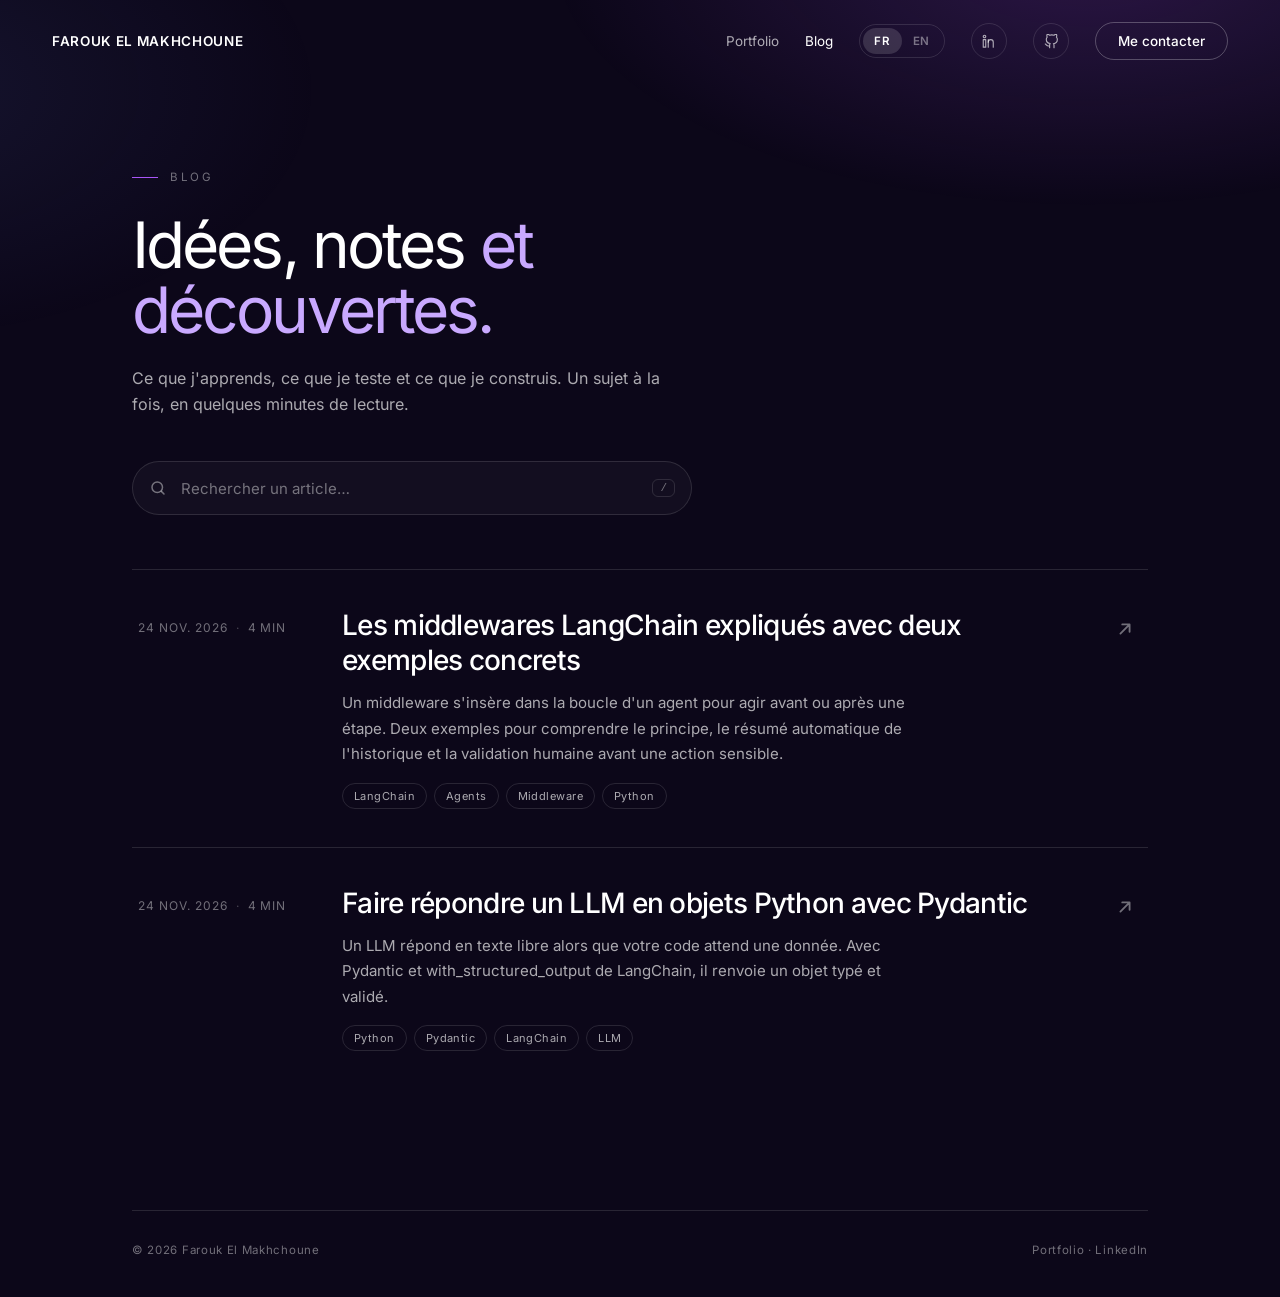
==== commit a6088e13: "Blog : garde la version animée de l'article Pydantic à l'adresse d'origine - La version animée rempl" ====
--- a/blog/index.html
+++ b/blog/index.html
@@ -54,14 +54,9 @@
       <div><h2>Les middlewares LangChain expliqués avec deux exemples concrets</h2><p>Un middleware s'insère dans la boucle d'un agent pour agir avant ou après une étape. Deux exemples pour comprendre le principe, le résumé automatique de l'historique et la validation humaine avant une action sensible.</p><div class="tags"><span class="tag">LangChain</span><span class="tag">Agents</span><span class="tag">Middleware</span><span class="tag">Python</span></div></div>
       <svg class="arrow" viewBox="0 0 24 24" fill="none" stroke="currentColor" stroke-width="2" stroke-linecap="round" stroke-linejoin="round"><path d="M7 17L17 7M9 7h8v8"/></svg>
     </a></li>
-    <li class="post-row" data-s="Faire répondre un LLM en objets Python avec Pydantic Un LLM répond en texte libre alors que votre code attend une donnée. Avec Pydantic et with_structured_output de LangChain, il renvoie un objet typé et validé. Python Pydantic LangChain LLM Demandez à un LLM les infos d'un film et vous obtenez un joli paragraphe. Parfait pour un humain, inutilisable pour du code. Pour enregistrer ces infos en base, les afficher dans une interface ou les passer à l'étape suivante d'un pipeline, il faut une donnée structurée , pas un texte. C'est le rôle du structured output . On impose un schéma au modèle et on récupère un objet Python prêt à l'emploi. Le problème du texte libre Pour récupérer l'année, il faudrait chercher « 2010 » dans le texte avec une regex. Et la phrase ne sera jamais formulée deux fois de la même façon. Étape 1. Décrire la donnée avec Pydantic On écrit une classe qui décrit exactement ce qu'on attend. Chaque champ a un type et une description. Étape 2. Brancher le schéma sur le modèle Ce n'est plus du texte, c'est un objet Movie . On accède directement aux champs, avec les bons types. Comment ça marche ? LangChain transforme la classe Movie en outil que le modèle doit remplir. Concrètement, le modèle reçoit quelque chose qui ressemble à ceci. Le modèle renvoie une valeur pour chaque champ, puis Pydantic construit l'objet Movie . À retenir, la docstring et les descriptions font partie du prompt . Le modèle les lit. Par exemple, la description de rating précise out of 10 . Sans elle, le modèle pourrait renvoyer une note sur 5 ou sur 100. Des objets dans des objets Un film a plusieurs acteurs, et chaque acteur a un nom et un rôle. Plutôt que de tout mettre à plat, on décrit un acteur une seule fois, puis on indique que le film contient une liste d'acteurs. Chaque acteur est lui même un objet, et on navigue dedans naturellement. Les alternatives TypedDict et dataclass LangChain accepte aussi deux autres façons de décrire le schéma. Avec un TypedDict On récupère un dictionnaire , donc movie &quot;title&quot; au lieu de movie.title . Avec une dataclass On récupère un objet , mais il n'existe aucun moyen de décrire les champs au modèle. Il ne voit que leurs noms et leurs types. La différence avec Pydantic Les trois donnent une donnée structurée. Mais un TypedDict et une dataclass ne sont que des étiquettes , et Python ne vérifie rien quand la donnée arrive. Si le modèle renvoie une valeur farfelue, elle entre silencieusement dans votre code et casse plus loin. Pydantic, lui, contrôle chaque champ à l'arrivée. C'est tout l'intérêt. Le vrai atout de Pydantic, la validation 1. Il convertit quand c'est évident Les LLM mettent parfois des guillemets en trop. Pydantic corrige ce qui est sans ambiguïté. 2. Il refuse ce qui est hors limites On ajoute des bornes directement dans le champ. Ici, une note doit être comprise entre 0 et 10. Si le modèle renvoie une note de 88, l'objet est refusé. Ces bornes sont aussi envoyées au modèle dans la description de l'outil. Il connaît la règle avant de répondre, et Pydantic la vérifie après . 3. Il applique vos propres règles avec field validator Le besoin. On extrait des contacts, et le modèle peut écrire un même numéro de plusieurs façons, comme +33 6 42 75 98 75 ou +33.6.42.75.98.75 . On veut toujours le même format +33642759875 et refuser un numéro sans indicatif pays. Étape A, le schéma , comme d'habitude. Étape B, la règle. On ajoute une méthode dans la même classe , précédée du décorateur @field validator &quot;phone&quot; . Le décorateur demande à Pydantic de passer phone dans cette fonction chaque fois qu'un ContactInfo est créé . On ne l'appelle jamais soi même. Pydantic s'en charge, y compris quand l'objet est construit à partir de la réponse du LLM. Étape C, ce qui se passe. Et si le numéro n'a pas d'indicatif 06 42 75 98 75 , l'objet n'est pas créé. 4. Il gère l'échec proprement Avec include raw=True , une réponse invalide ne fait pas planter l'appel. On récupère l'erreur et on décide quoi faire. 5. Il exporte en une ligne Le résultat est prêt à être renvoyé par une API ou enregistré en base. Dans un agent avec response format Le même schéma fonctionne avec un agent LangChain. L'agent utilise ses outils comme d'habitude, et sa réponse finale arrive validée. Lequel choisir ? | | Pydantic | TypedDict | dataclass | | |: :|: :|: :| | Renvoie | un objet | un dictionnaire | un objet | | Décrire chaque champ au modèle | :yes: | :yes: | :no: | | Vérifier la réponse du modèle | :yes: | :no: | :no: | | Imposer des limites min, max, format | :yes: | :no: | :no: | | Nettoyer les valeurs avec ses propres règles | :yes: | :no: | :no: | | Exporter en JSON nativement | :yes: | :no: | :no: | Pydantic est mon choix par défaut, parce qu' un seul schéma fait trois choses . Il guide le modèle avec les descriptions et les limites, il vérifie sa réponse et il la transmet en JSON. Un TypedDict suffit pour un prototype rapide, mais dès que la sortie d'un LLM alimente du vrai code, je veux qu'elle soit contrôlée. Un LLM est une source de données qu'on ne contrôle pas. Pydantic, c'est le contrôle à l'entrée."><a href="/blog/structured-output-pydantic/">
+    <li class="post-row" data-s="Faire répondre un LLM en objets Python avec Pydantic Un LLM répond en texte libre alors que votre code attend une donnée. Avec Pydantic et with_structured_output de LangChain, il renvoie un objet typé et validé. Python Pydantic LangChain LLM Demandez à un LLM les infos d'un film et vous obtenez un joli paragraphe. Parfait pour un humain, inutilisable pour du code. Pour enregistrer ces infos en base, les afficher dans une interface ou les passer à l'étape suivante d'un pipeline, il faut une donnée structurée , pas un texte. C'est le rôle du structured output . On impose un schéma au modèle et on récupère un objet Python prêt à l'emploi. Le problème du texte libre Pour récupérer l'année, il faudrait chercher « 2010 » dans le texte avec une regex. Et la phrase ne sera jamais formulée deux fois de la même façon. &lt;figure class=&quot;viz fig&quot; &lt;div class=&quot;viz&quot; data viz=&quot;text to object&quot; &lt;/div &lt;figcaption Les mêmes informations, en texte libre puis rangées dans un objet où chaque valeur a un nom et un type.&lt;/figcaption &lt;/figure Étape 1. Décrire la donnée avec Pydantic On écrit une classe qui décrit exactement ce qu'on attend. Chaque champ a un type et une description. Étape 2. Brancher le schéma sur le modèle Ce n'est plus du texte, c'est un objet Movie . On accède directement aux champs, avec les bons types. Comment ça marche ? LangChain transforme la classe Movie en outil que le modèle doit remplir. Concrètement, le modèle reçoit quelque chose qui ressemble à ceci. &lt;figure class=&quot;viz fig&quot; &lt;div class=&quot;viz&quot; data viz=&quot;schema flow&quot; &lt;/div &lt;figcaption Le trajet complet, de votre classe Python jusqu'à l'objet vérifié.&lt;/figcaption &lt;/figure Le modèle renvoie une valeur pour chaque champ, puis Pydantic construit l'objet Movie . À retenir, la docstring et les descriptions font partie du prompt . Le modèle les lit. Par exemple, la description de rating précise out of 10 . Sans elle, le modèle pourrait renvoyer une note sur 5 ou sur 100. Des objets dans des objets Un film a plusieurs acteurs, et chaque acteur a un nom et un rôle. Plutôt que de tout mettre à plat, on décrit un acteur une seule fois, puis on indique que le film contient une liste d'acteurs. &lt;figure class=&quot;viz fig&quot; &lt;div class=&quot;viz&quot; data viz=&quot;nested&quot; &lt;/div &lt;figcaption Un objet MovieDetails qui contient une liste de textes genres et une liste d'objets Actor cast .&lt;/figcaption &lt;/figure Chaque acteur est lui même un objet, et on navigue dedans naturellement. Les alternatives TypedDict et dataclass LangChain accepte aussi deux autres façons de décrire le schéma. Avec un TypedDict On récupère un dictionnaire , donc movie &quot;title&quot; au lieu de movie.title . Avec une dataclass On récupère un objet , mais il n'existe aucun moyen de décrire les champs au modèle. Il ne voit que leurs noms et leurs types. La différence avec Pydantic Les trois donnent une donnée structurée. Mais un TypedDict et une dataclass ne sont que des étiquettes , et Python ne vérifie rien quand la donnée arrive. &lt;figure class=&quot;viz fig&quot; &lt;div class=&quot;viz&quot; data viz=&quot;labels vs check&quot; &lt;/div &lt;figcaption La même valeur absurde, acceptée par un TypedDict, refusée par Pydantic.&lt;/figcaption &lt;/figure Si le modèle renvoie une valeur farfelue, elle entre silencieusement dans votre code et casse plus loin. Pydantic, lui, contrôle chaque champ à l'arrivée. C'est tout l'intérêt. Le vrai atout de Pydantic, la validation Avant le détail, voici ce que fait Pydantic sur quatre valeurs renvoyées par un modèle. &lt;figure class=&quot;viz fig&quot; &lt;div class=&quot;viz&quot; data viz=&quot;validation gate&quot; &lt;/div &lt;figcaption Convertir, refuser, nettoyer. Chaque valeur passe par Pydantic avant d'entrer dans votre code.&lt;/figcaption &lt;/figure 1. Il convertit quand c'est évident Les LLM mettent parfois des guillemets en trop. Pydantic corrige ce qui est sans ambiguïté. 2. Il refuse ce qui est hors limites On ajoute des bornes directement dans le champ. Ici, une note doit être comprise entre 0 et 10. Si le modèle renvoie une note de 88, l'objet est refusé. Ces bornes sont aussi envoyées au modèle dans la description de l'outil. Il connaît la règle avant de répondre, et Pydantic la vérifie après . 3. Il applique vos propres règles avec field validator Le besoin. On extrait des contacts, et le modèle peut écrire un même numéro de plusieurs façons, comme +33 6 42 75 98 75 ou +33.6.42.75.98.75 . On veut toujours le même format +33642759875 et refuser un numéro sans indicatif pays. Étape A, le schéma , comme d'habitude. Étape B, la règle. On ajoute une méthode dans la même classe , précédée du décorateur @field validator &quot;phone&quot; . Le décorateur demande à Pydantic de passer phone dans cette fonction chaque fois qu'un ContactInfo est créé . On ne l'appelle jamais soi même. Pydantic s'en charge, y compris quand l'objet est construit à partir de la réponse du LLM. Étape C, ce qui se passe. Et si le numéro n'a pas d'indicatif 06 42 75 98 75 , l'objet n'est pas créé. 4. Il gère l'échec proprement Avec include raw=True , une réponse invalide ne fait pas planter l'appel. On récupère l'erreur et on décide quoi faire. 5. Il exporte en une ligne Le résultat est prêt à être renvoyé par une API ou enregistré en base. Dans un agent avec response format Le même schéma fonctionne avec un agent LangChain. L'agent utilise ses outils comme d'habitude, et sa réponse finale arrive validée. Lequel choisir ? | | Pydantic | TypedDict | dataclass | | |: :|: :|: :| | Renvoie | un objet | un dictionnaire | un objet | | Décrire chaque champ au modèle | :yes: | :yes: | :no: | | Vérifier la réponse du modèle | :yes: | :no: | :no: | | Imposer des limites min, max, format | :yes: | :no: | :no: | | Nettoyer les valeurs avec ses propres règles | :yes: | :no: | :no: | | Exporter en JSON nativement | :yes: | :no: | :no: | Pydantic est mon choix par défaut, parce qu' un seul schéma fait trois choses . Il guide le modèle avec les descriptions et les limites, il vérifie sa réponse et il la transmet en JSON. Un TypedDict suffit pour un prototype rapide, mais dès que la sortie d'un LLM alimente du vrai code, je veux qu'elle soit contrôlée. Un LLM est une source de données qu'on ne contrôle pas. Pydantic, c'est le contrôle à l'entrée."><a href="/blog/structured-output-pydantic/">
       <span class="meta"><time datetime="2026-11-24">24 nov. 2026</time><span class="sep">·</span>4 min</span>
       <div><h2>Faire répondre un LLM en objets Python avec Pydantic</h2><p>Un LLM répond en texte libre alors que votre code attend une donnée. Avec Pydantic et with_structured_output de LangChain, il renvoie un objet typé et validé.</p><div class="tags"><span class="tag">Python</span><span class="tag">Pydantic</span><span class="tag">LangChain</span><span class="tag">LLM</span></div></div>
-      <svg class="arrow" viewBox="0 0 24 24" fill="none" stroke="currentColor" stroke-width="2" stroke-linecap="round" stroke-linejoin="round"><path d="M7 17L17 7M9 7h8v8"/></svg>
-    </a></li>
-    <li class="post-row" data-s="Faire répondre un LLM en objets Python avec Pydantic (version animée) Un LLM répond en texte libre alors que votre code attend une donnée. Avec Pydantic et with_structured_output de LangChain, il renvoie un objet typé et validé. Python Pydantic LangChain LLM Demandez à un LLM les infos d'un film et vous obtenez un joli paragraphe. Parfait pour un humain, inutilisable pour du code. Pour enregistrer ces infos en base, les afficher dans une interface ou les passer à l'étape suivante d'un pipeline, il faut une donnée structurée , pas un texte. C'est le rôle du structured output . On impose un schéma au modèle et on récupère un objet Python prêt à l'emploi. Le problème du texte libre Pour récupérer l'année, il faudrait chercher « 2010 » dans le texte avec une regex. Et la phrase ne sera jamais formulée deux fois de la même façon. &lt;figure class=&quot;viz fig&quot; &lt;div class=&quot;viz&quot; data viz=&quot;text to object&quot; &lt;/div &lt;figcaption Les mêmes informations, en texte libre puis rangées dans un objet où chaque valeur a un nom et un type.&lt;/figcaption &lt;/figure Étape 1. Décrire la donnée avec Pydantic On écrit une classe qui décrit exactement ce qu'on attend. Chaque champ a un type et une description. Étape 2. Brancher le schéma sur le modèle Ce n'est plus du texte, c'est un objet Movie . On accède directement aux champs, avec les bons types. Comment ça marche ? LangChain transforme la classe Movie en outil que le modèle doit remplir. Concrètement, le modèle reçoit quelque chose qui ressemble à ceci. &lt;figure class=&quot;viz fig&quot; &lt;div class=&quot;viz&quot; data viz=&quot;schema flow&quot; &lt;/div &lt;figcaption Le trajet complet, de votre classe Python jusqu'à l'objet vérifié.&lt;/figcaption &lt;/figure Le modèle renvoie une valeur pour chaque champ, puis Pydantic construit l'objet Movie . À retenir, la docstring et les descriptions font partie du prompt . Le modèle les lit. Par exemple, la description de rating précise out of 10 . Sans elle, le modèle pourrait renvoyer une note sur 5 ou sur 100. Des objets dans des objets Un film a plusieurs acteurs, et chaque acteur a un nom et un rôle. Plutôt que de tout mettre à plat, on décrit un acteur une seule fois, puis on indique que le film contient une liste d'acteurs. &lt;figure class=&quot;viz fig&quot; &lt;div class=&quot;viz&quot; data viz=&quot;nested&quot; &lt;/div &lt;figcaption Un objet MovieDetails qui contient une liste de textes genres et une liste d'objets Actor cast .&lt;/figcaption &lt;/figure Chaque acteur est lui même un objet, et on navigue dedans naturellement. Les alternatives TypedDict et dataclass LangChain accepte aussi deux autres façons de décrire le schéma. Avec un TypedDict On récupère un dictionnaire , donc movie &quot;title&quot; au lieu de movie.title . Avec une dataclass On récupère un objet , mais il n'existe aucun moyen de décrire les champs au modèle. Il ne voit que leurs noms et leurs types. La différence avec Pydantic Les trois donnent une donnée structurée. Mais un TypedDict et une dataclass ne sont que des étiquettes , et Python ne vérifie rien quand la donnée arrive. &lt;figure class=&quot;viz fig&quot; &lt;div class=&quot;viz&quot; data viz=&quot;labels vs check&quot; &lt;/div &lt;figcaption La même valeur absurde, acceptée par un TypedDict, refusée par Pydantic.&lt;/figcaption &lt;/figure Si le modèle renvoie une valeur farfelue, elle entre silencieusement dans votre code et casse plus loin. Pydantic, lui, contrôle chaque champ à l'arrivée. C'est tout l'intérêt. Le vrai atout de Pydantic, la validation Avant le détail, voici ce que fait Pydantic sur quatre valeurs renvoyées par un modèle. &lt;figure class=&quot;viz fig&quot; &lt;div class=&quot;viz&quot; data viz=&quot;validation gate&quot; &lt;/div &lt;figcaption Convertir, refuser, nettoyer. Chaque valeur passe par Pydantic avant d'entrer dans votre code.&lt;/figcaption &lt;/figure 1. Il convertit quand c'est évident Les LLM mettent parfois des guillemets en trop. Pydantic corrige ce qui est sans ambiguïté. 2. Il refuse ce qui est hors limites On ajoute des bornes directement dans le champ. Ici, une note doit être comprise entre 0 et 10. Si le modèle renvoie une note de 88, l'objet est refusé. Ces bornes sont aussi envoyées au modèle dans la description de l'outil. Il connaît la règle avant de répondre, et Pydantic la vérifie après . 3. Il applique vos propres règles avec field validator Le besoin. On extrait des contacts, et le modèle peut écrire un même numéro de plusieurs façons, comme +33 6 42 75 98 75 ou +33.6.42.75.98.75 . On veut toujours le même format +33642759875 et refuser un numéro sans indicatif pays. Étape A, le schéma , comme d'habitude. Étape B, la règle. On ajoute une méthode dans la même classe , précédée du décorateur @field validator &quot;phone&quot; . Le décorateur demande à Pydantic de passer phone dans cette fonction chaque fois qu'un ContactInfo est créé . On ne l'appelle jamais soi même. Pydantic s'en charge, y compris quand l'objet est construit à partir de la réponse du LLM. Étape C, ce qui se passe. Et si le numéro n'a pas d'indicatif 06 42 75 98 75 , l'objet n'est pas créé. 4. Il gère l'échec proprement Avec include raw=True , une réponse invalide ne fait pas planter l'appel. On récupère l'erreur et on décide quoi faire. 5. Il exporte en une ligne Le résultat est prêt à être renvoyé par une API ou enregistré en base. Dans un agent avec response format Le même schéma fonctionne avec un agent LangChain. L'agent utilise ses outils comme d'habitude, et sa réponse finale arrive validée. Lequel choisir ? | | Pydantic | TypedDict | dataclass | | |: :|: :|: :| | Renvoie | un objet | un dictionnaire | un objet | | Décrire chaque champ au modèle | :yes: | :yes: | :no: | | Vérifier la réponse du modèle | :yes: | :no: | :no: | | Imposer des limites min, max, format | :yes: | :no: | :no: | | Nettoyer les valeurs avec ses propres règles | :yes: | :no: | :no: | | Exporter en JSON nativement | :yes: | :no: | :no: | Pydantic est mon choix par défaut, parce qu' un seul schéma fait trois choses . Il guide le modèle avec les descriptions et les limites, il vérifie sa réponse et il la transmet en JSON. Un TypedDict suffit pour un prototype rapide, mais dès que la sortie d'un LLM alimente du vrai code, je veux qu'elle soit contrôlée. Un LLM est une source de données qu'on ne contrôle pas. Pydantic, c'est le contrôle à l'entrée."><a href="/blog/structured-output-pydantic-anime/">
-      <span class="meta"><time datetime="2026-11-24">24 nov. 2026</time><span class="sep">·</span>4 min</span>
-      <div><h2>Faire répondre un LLM en objets Python avec Pydantic (version animée)</h2><p>Un LLM répond en texte libre alors que votre code attend une donnée. Avec Pydantic et with_structured_output de LangChain, il renvoie un objet typé et validé.</p><div class="tags"><span class="tag">Python</span><span class="tag">Pydantic</span><span class="tag">LangChain</span><span class="tag">LLM</span></div></div>
       <svg class="arrow" viewBox="0 0 24 24" fill="none" stroke="currentColor" stroke-width="2" stroke-linecap="round" stroke-linejoin="round"><path d="M7 17L17 7M9 7h8v8"/></svg>
     </a></li>
   </ul>
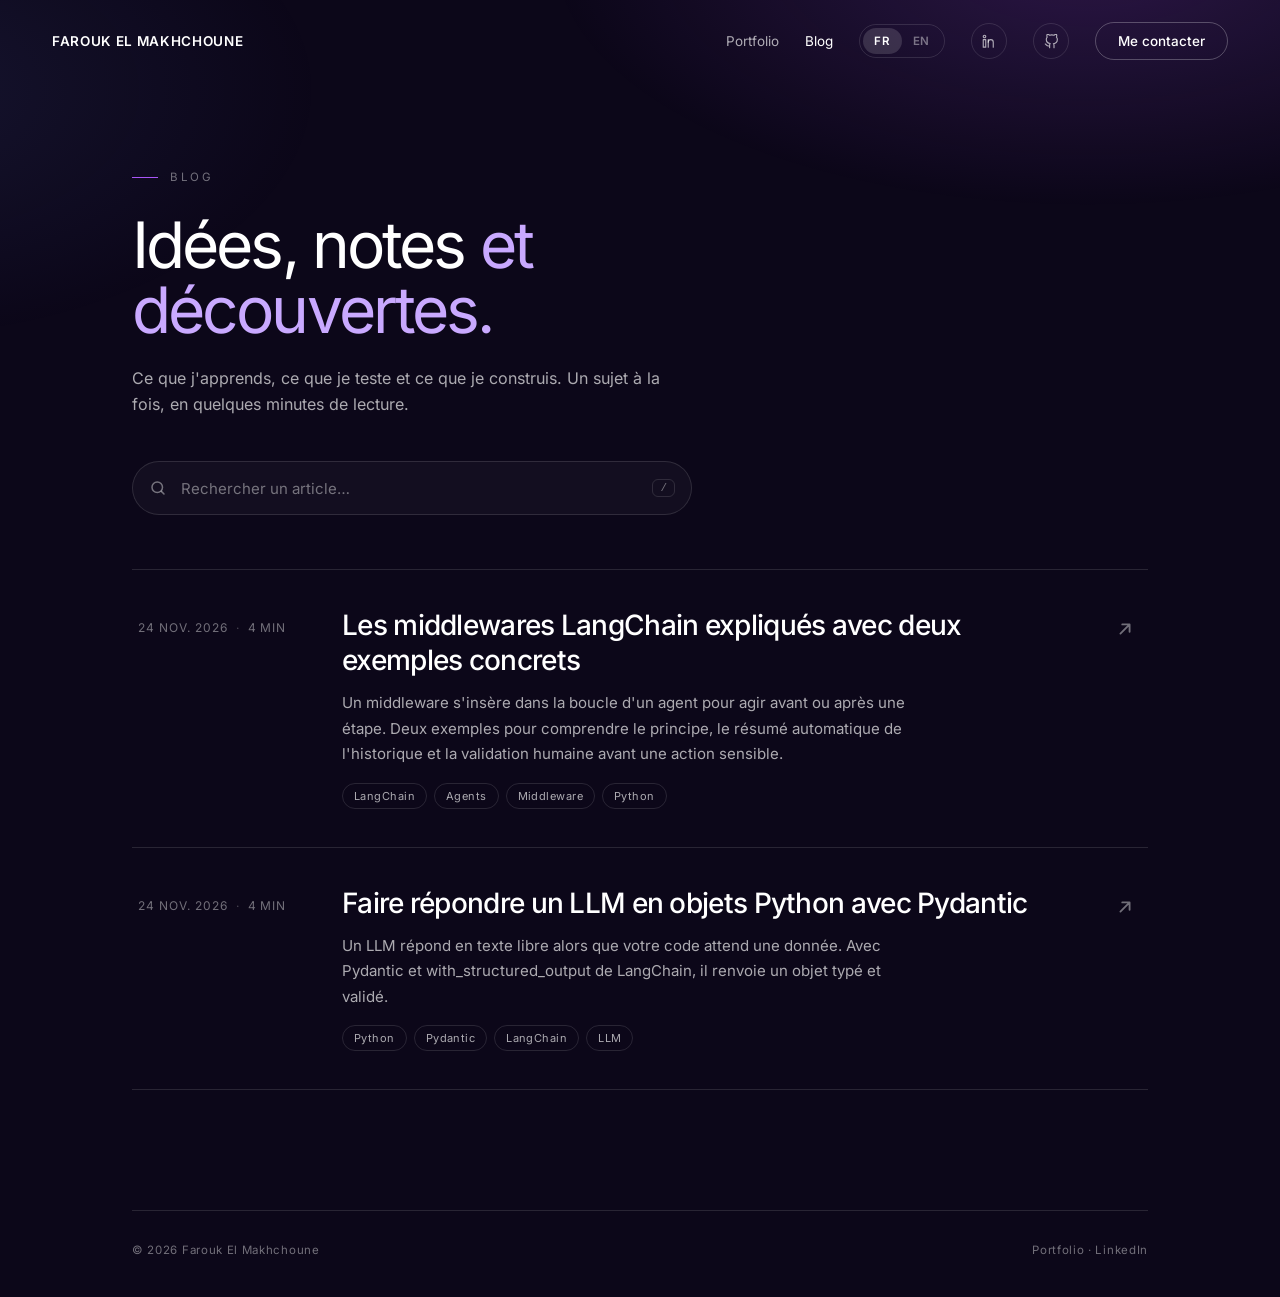
==== commit aaec4ae7: "Ajoute Vercel Web Analytics (portfolio + blog) Co-Authored-By: Claude Opus 5.5 <noreply@anthropic.co" ====
--- a/blog/index.html
+++ b/blog/index.html
@@ -20,6 +20,8 @@
 <link rel="icon" type="image/svg+xml" href="data:image/svg+xml,%3Csvg%20xmlns%3D%22http%3A%2F%2Fwww.w3.org%2F2000%2Fsvg%22%20viewBox%3D%220%200%2048%2048%22%20width%3D%2248%22%20height%3D%2248%22%20role%3D%22img%22%20aria-label%3D%22Farouk%20El%20Makhchoune%22%3E%20%3Cdefs%3E%3ClinearGradient%20id%3D%22G%22%20x1%3D%220%22%20y1%3D%220%22%20x2%3D%221%22%20y2%3D%221%22%3E%20%3Cstop%20offset%3D%220%25%22%20stop-color%3D%22%23C9A9FF%22%2F%3E%3Cstop%20offset%3D%22100%25%22%20stop-color%3D%22%236C8CF5%22%2F%3E%20%3C%2FlinearGradient%3E%20%3Cstyle%3E%20.ink%7Bfill%3Anone%3Bstroke%3Aurl%28%23G%29%3Bstroke-width%3A3%3Bstroke-linecap%3Around%3Bstroke-linejoin%3Around%3B%20%7D%20.dot%7Bfill%3A%23C9A9FF%3B%7D%20%7D%3C%2Fstyle%3E%20%3C%2Fdefs%3E%20%3Cpath%20class%3D%22ink%22%20d%3D%22M16%2040c-2-14%200-25%206-30%204-4%209-2%208%203-1%206-9%209-18%2010m14%204c-6%201-10%202-13%202%22%2F%3E%20%3Ccircle%20class%3D%22dot%22%20cx%3D%2235%22%20cy%3D%2236%22%20r%3D%222.4%22%2F%3E%20%3C%2Fsvg%3E">
 <link rel="preload" href="/assets/fonts/inter-latin-400-normal.woff2" as="font" type="font/woff2" crossorigin>
 <link rel="stylesheet" href="/assets/css/blog.css">
+<script>window.va = window.va || function () { (window.vaq = window.vaq || []).push(arguments); };</script>
+<script defer src="/_vercel/insights/script.js"></script>
 </head>
 <body>
 
